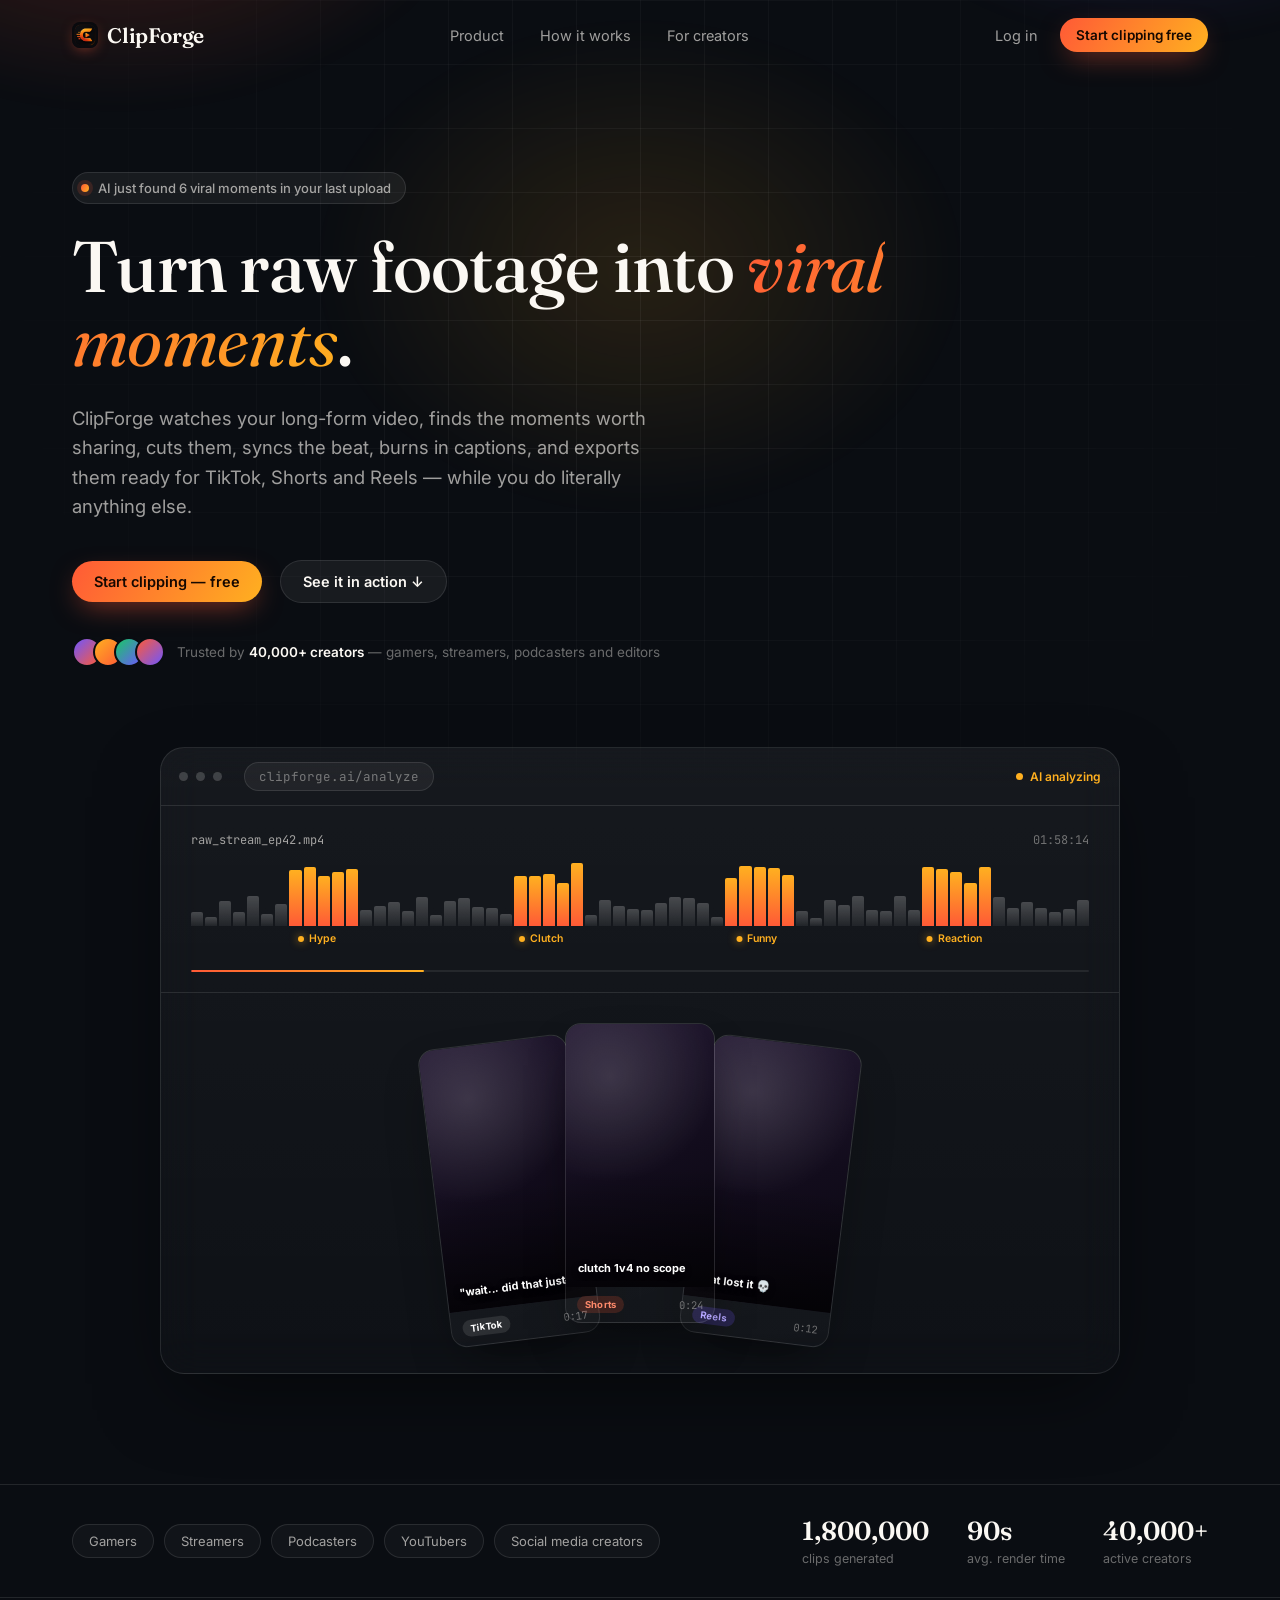
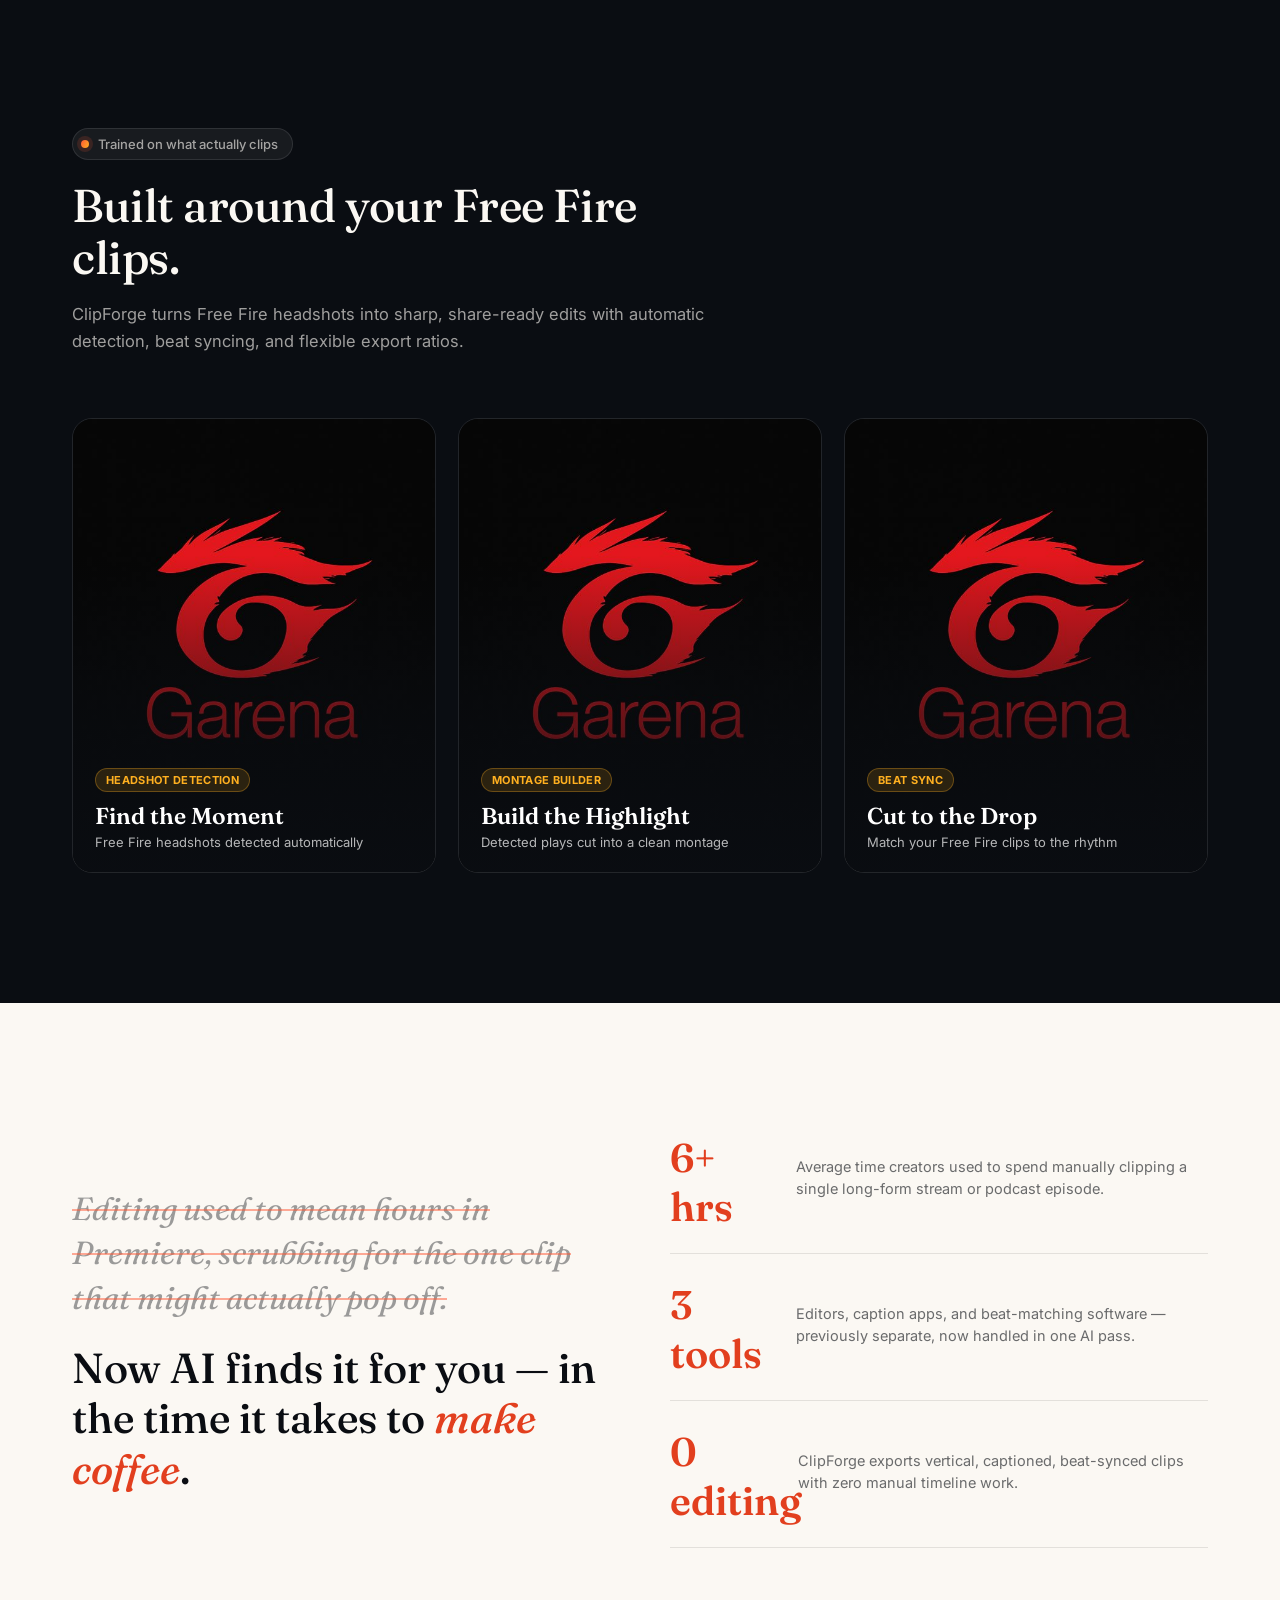
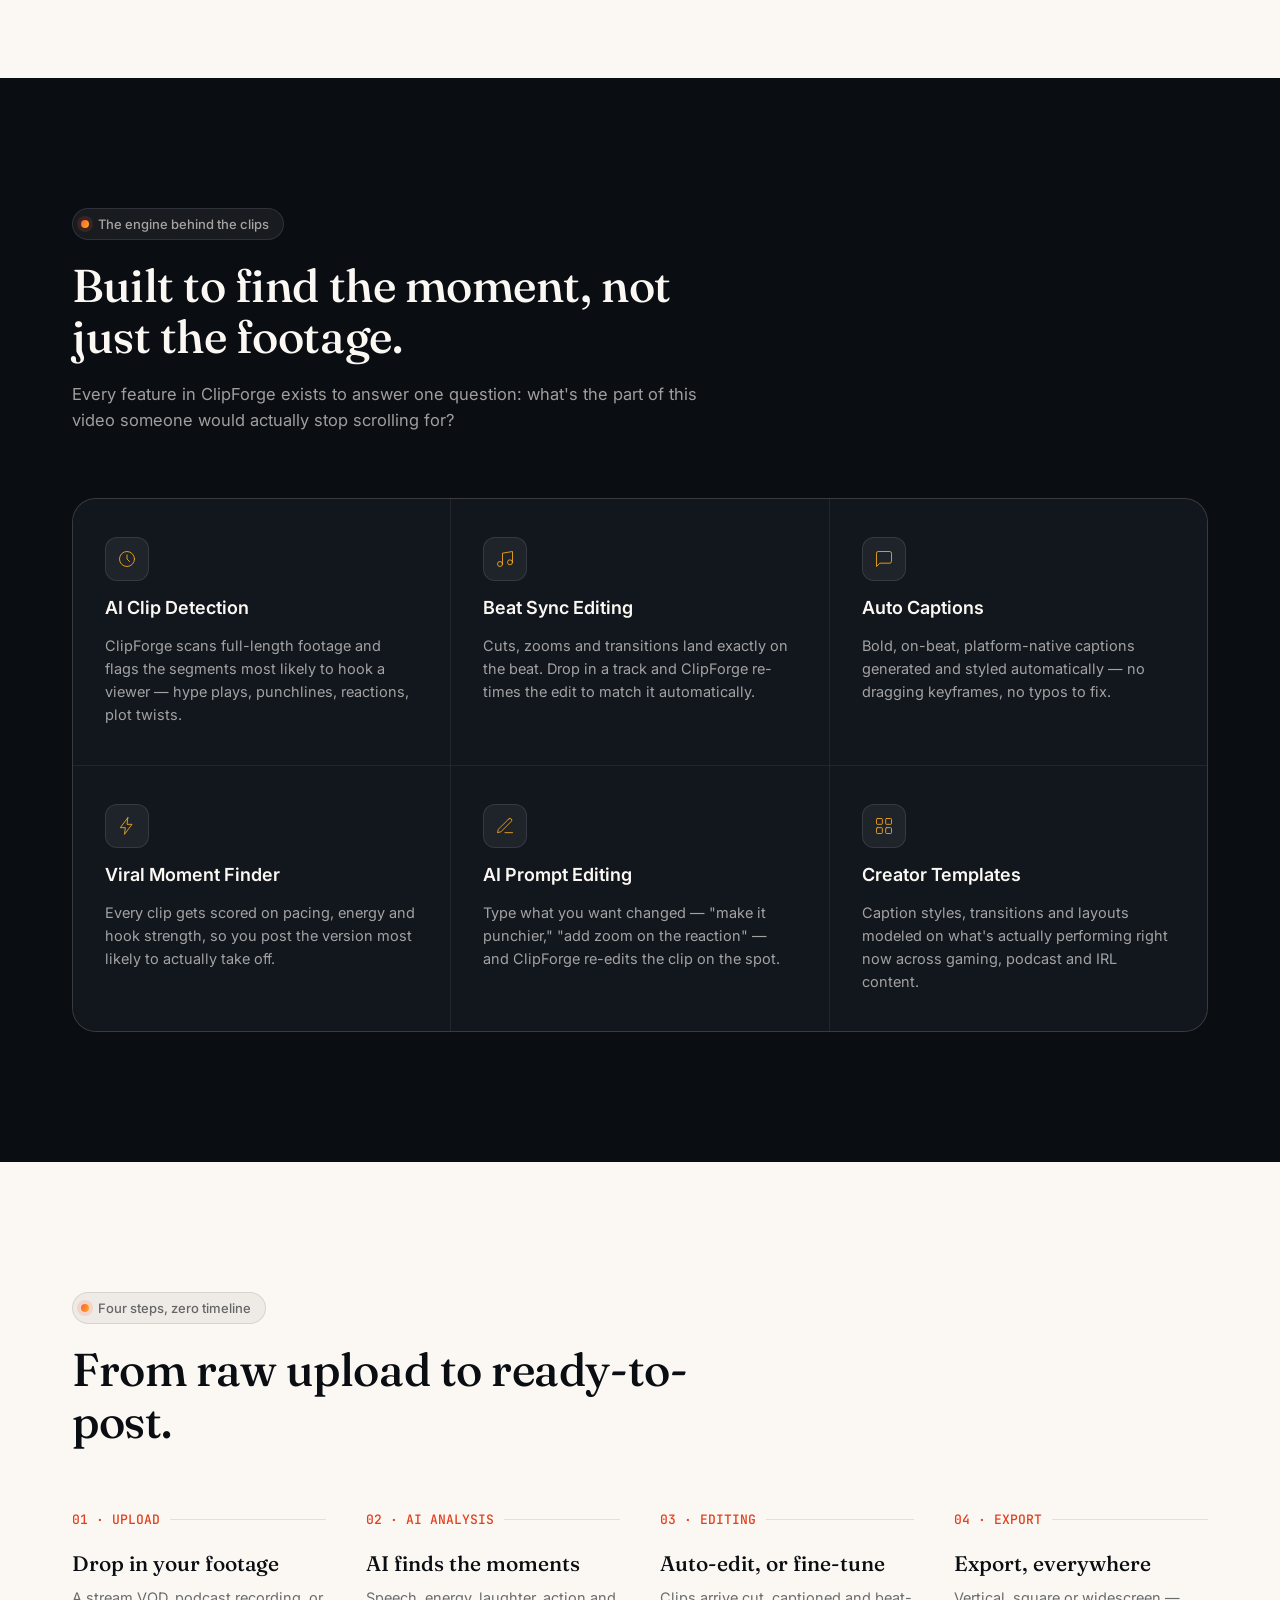
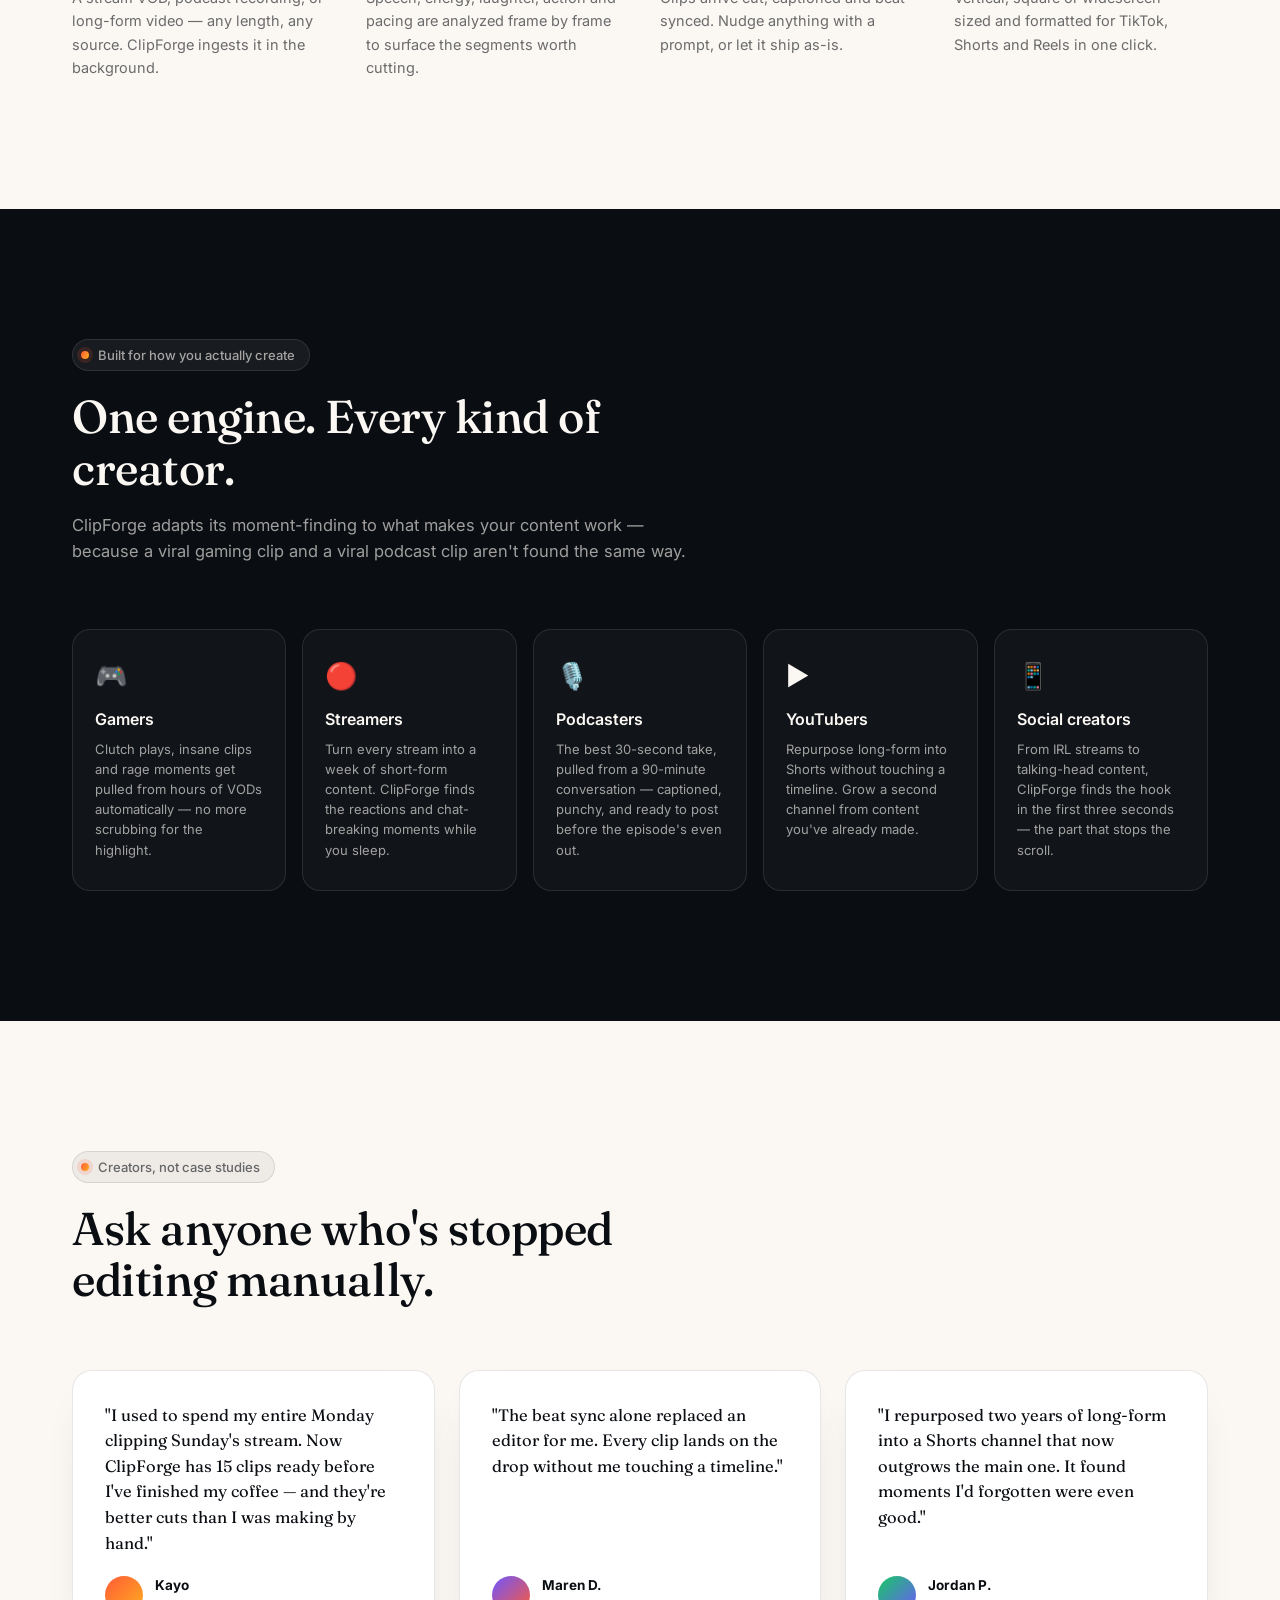
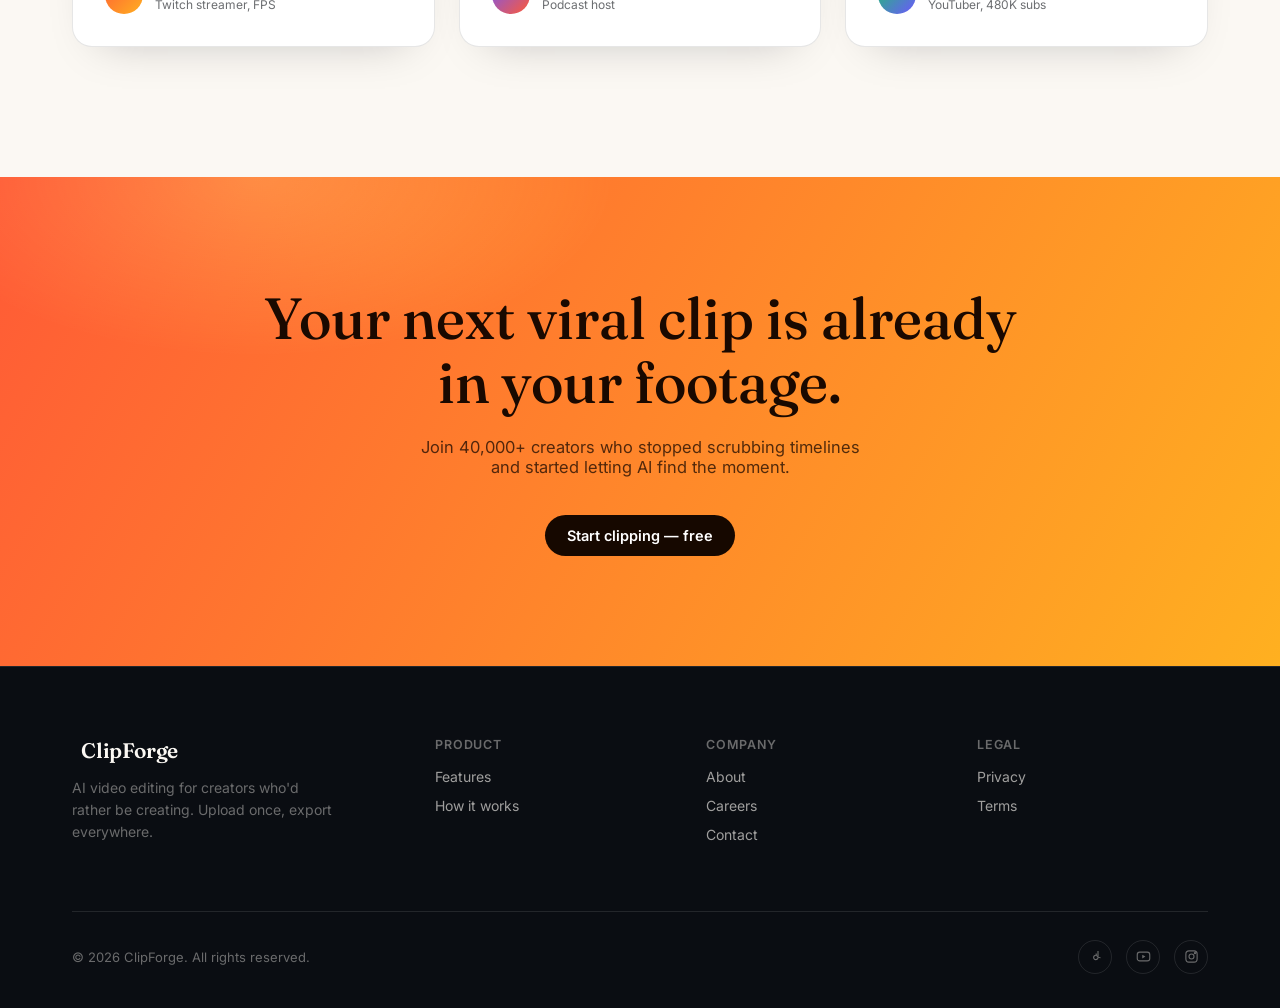
==== clippy/jahvi-web/index.html @ 6daa087d "Update Jahvi project" ====
<!DOCTYPE html>
<html lang="en">
<head>
<meta charset="UTF-8">
<meta name="viewport" content="width=device-width, initial-scale=1.0">
<title>ClipForge — Turn raw footage into viral moments with AI</title>
<meta name="description" content="ClipForge uses AI to find your best moments, cut clips, sync them to music, add captions, and export them ready for TikTok, Shorts and Reels — automatically.">
<link rel="preconnect" href="https://fonts.googleapis.com">
<link rel="preconnect" href="https://fonts.gstatic.com" crossorigin>
<link href="https://fonts.googleapis.com/css2?family=Fraunces:opsz,wght@9..144,300;9..144,400;9..144,500;9..144,600;9..144,700&family=Inter:wght@400;500;600;700;800&family=JetBrains+Mono:wght@400;500&display=swap" rel="stylesheet">
<link rel="stylesheet" href="styles.css">
<link rel="icon" type="image/png" href="icon/clipForge.png">
</head>
<body>

<header class="nav" id="nav">
  <div class="wrap nav-inner">
    <a href="#" class="logo">
      <img src="clipForge.png" alt="ClipForge" class="mark-img">
      ClipForge
    </a>
    <nav class="nav-links">
      <a href="#product">Product</a>
      <a href="#how">How it works</a>
      <a href="#creators">For creators</a>
    </nav>
    <div class="nav-cta">
      <a href="login.html" class="login">Log in</a>
      <a href="signup.html" class="btn btn-primary btn-sm">Start clipping free</a>
    </div>
  </div>
</header>

<main>
  <!-- ================= HERO ================= -->
  <section class="hero">
    <div class="hero-grid" aria-hidden="true"></div>
    <div class="wrap hero-inner">
      <span class="eyebrow"><span class="dot"></span>AI just found 6 viral moments in your last upload</span>
      <h1 class="display">Turn raw footage into <em>viral moments</em>.</h1>
      <p class="lead">ClipForge watches your long-form video, finds the moments worth sharing, cuts them, syncs the beat, burns in captions, and exports them ready for TikTok, Shorts and Reels — while you do literally anything else.</p>
      <div class="hero-actions">
        <a href="signup.html" class="btn btn-primary">Start clipping — free</a>
        <a href="#how" class="btn btn-ghost">See it in action ↓</a>
      </div>
      <div class="hero-trust">
        <div class="avatar-stack"><span></span><span></span><span></span><span></span></div>
        <p>Trusted by <strong>40,000+ creators</strong> — gamers, streamers, podcasters and editors</p>
      </div>

      <!-- Signature visual: timeline -> AI detection -> fanned vertical clips -->
      <div class="hero-visual reveal">
        <div class="device">
          <div class="device-bar">
            <span class="d"></span><span class="d"></span><span class="d"></span>
            <span class="device-url mono">clipforge.ai/analyze</span>
            <span class="device-status"><span class="pulse"></span>AI analyzing</span>
          </div>

          <div class="timeline-block">
            <div class="timeline-meta">
              <span class="mono">raw_stream_ep42.mp4</span>
              <span class="mono dim">01:58:14</span>
            </div>
            <div class="waveform" id="waveform"></div>
            <div class="ai-markers">
              <span class="marker" style="left:14%"><i></i>Hype</span>
              <span class="marker" style="left:39%"><i></i>Clutch</span>
              <span class="marker" style="left:63%"><i></i>Funny</span>
              <span class="marker" style="left:85%"><i></i>Reaction</span>
            </div>
            <div class="scrub-line"></div>
          </div>

          <div class="clip-fan">
            <div class="clip-card c1">
              <div class="clip-preview"><span class="cap">"wait... did that just—"</span></div>
              <div class="clip-tag"><span class="badge tt">TikTok</span><span class="mono">0:17</span></div>
            </div>
            <div class="clip-card c2">
              <div class="clip-preview"><span class="cap">clutch 1v4 no scope</span></div>
              <div class="clip-tag"><span class="badge yt">Shorts</span><span class="mono">0:24</span></div>
            </div>
            <div class="clip-card c3">
              <div class="clip-preview"><span class="cap">chat lost it 💀</span></div>
              <div class="clip-tag"><span class="badge ig">Reels</span><span class="mono">0:12</span></div>
            </div>
          </div>
        </div>
      </div>
    </div>
  </section>

  <!-- ================= PROOF STRIP ================= -->
  <section class="proof">
    <div class="wrap proof-inner">
      <div class="chip-row">
        <span class="chip">Gamers</span>
        <span class="chip">Streamers</span>
        <span class="chip">Podcasters</span>
        <span class="chip">YouTubers</span>
        <span class="chip">Social media creators</span>
      </div>
      <div class="stat-row">
        <div class="stat"><b data-count="1800000" class="mono">0</b><span>clips generated</span></div>
        <div class="stat"><b data-count="90" data-suffix="s" class="mono">0</b><span>avg. render time</span></div>
        <div class="stat"><b data-count="40000" data-suffix="+" class="mono">0</b><span>active creators</span></div>
      </div>
    </div>
  </section>

  <!-- ================= GAME CATEGORY SHOWCASE ================= -->
  <section class="games section-pad">
    <div class="wrap">
      <div class="section-head reveal">
        <span class="eyebrow"><span class="dot"></span>Trained on what actually clips</span>
        <h2 class="display">Built around your Free Fire clips.</h2>
        <p>ClipForge turns Free Fire headshots into sharp, share-ready edits with automatic detection, beat syncing, and flexible export ratios.</p>
      </div>
      <div class="game-grid reveal-stagger">
        <div class="game-card reveal" style="--i:0">
          <img src="ff.jpg" alt="Free Fire gameplay clip">
          <div class="game-overlay">
            <span class="game-tag">Headshot Detection</span>
            <h3>Find the Moment</h3>
            <p>Free Fire headshots detected automatically</p>
          </div>
        </div>
        <div class="game-card reveal" style="--i:1">
          <img src="ff.jpg" alt="Free Fire montage clip">
          <div class="game-overlay">
            <span class="game-tag">Montage Builder</span>
            <h3>Build the Highlight</h3>
            <p>Detected plays cut into a clean montage</p>
          </div>
        </div>
        <div class="game-card reveal" style="--i:2">
          <img src="ff.jpg" alt="Free Fire beat sync clip">
          <div class="game-overlay">
            <span class="game-tag">Beat Sync</span>
            <h3>Cut to the Drop</h3>
            <p>Match your Free Fire clips to the rhythm</p>
          </div>
        </div>
      </div>
    </div>
  </section>

  <!-- ================= PROBLEM ================= -->
  <section class="problem section-pad" id="product">
    <div class="wrap problem-inner">
      <div class="reveal">
        <p class="old">Editing used to mean hours in Premiere, scrubbing for the one clip that might actually pop off.</p>
        <p class="new">Now AI finds it for you — in the time it takes to <em>make coffee</em>.</p>
      </div>
      <div class="problem-stats reveal">
        <div class="p-stat"><b>6+ hrs</b><span>Average time creators used to spend manually clipping a single long-form stream or podcast episode.</span></div>
        <div class="p-stat"><b>3 tools</b><span>Editors, caption apps, and beat-matching software — previously separate, now handled in one AI pass.</span></div>
        <div class="p-stat"><b>0 editing</b><span>ClipForge exports vertical, captioned, beat-synced clips with zero manual timeline work.</span></div>
      </div>
    </div>
  </section>

  <!-- ================= FEATURES ================= -->
  <section class="features section-pad">
    <div class="wrap">
      <div class="section-head reveal">
        <span class="eyebrow"><span class="dot"></span>The engine behind the clips</span>
        <h2 class="display">Built to find the moment, not just the footage.</h2>
        <p>Every feature in ClipForge exists to answer one question: what's the part of this video someone would actually stop scrolling for?</p>
      </div>
      <div class="feat-grid reveal-stagger">
        <div class="feat-card reveal" style="--i:0">
          <span class="feat-icon"><svg viewBox="0 0 24 24" fill="none" stroke-linecap="round" stroke-linejoin="round"><circle cx="12" cy="12" r="9"/><path d="M12 7v5l3 3"/></svg></span>
          <h3>AI Clip Detection</h3>
          <p>ClipForge scans full-length footage and flags the segments most likely to hook a viewer — hype plays, punchlines, reactions, plot twists.</p>
        </div>
        <div class="feat-card reveal" style="--i:1">
          <span class="feat-icon"><svg viewBox="0 0 24 24" fill="none" stroke-linecap="round" stroke-linejoin="round"><path d="M9 18V5l12-2v13M9 18a3 3 0 11-6 0 3 3 0 016 0zM21 16a3 3 0 11-6 0 3 3 0 016 0z"/></svg></span>
          <h3>Beat Sync Editing</h3>
          <p>Cuts, zooms and transitions land exactly on the beat. Drop in a track and ClipForge re-times the edit to match it automatically.</p>
        </div>
        <div class="feat-card reveal" style="--i:2">
          <span class="feat-icon"><svg viewBox="0 0 24 24" fill="none" stroke-linecap="round" stroke-linejoin="round"><path d="M21 15a2 2 0 01-2 2H7l-4 4V5a2 2 0 012-2h14a2 2 0 012 2z"/></svg></span>
          <h3>Auto Captions</h3>
          <p>Bold, on-beat, platform-native captions generated and styled automatically — no dragging keyframes, no typos to fix.</p>
        </div>
        <div class="feat-card reveal" style="--i:3">
          <span class="feat-icon"><svg viewBox="0 0 24 24" fill="none" stroke-linecap="round" stroke-linejoin="round"><path d="M13 2 4 14h6l-1 8 9-12h-6l1-8z"/></svg></span>
          <h3>Viral Moment Finder</h3>
          <p>Every clip gets scored on pacing, energy and hook strength, so you post the version most likely to actually take off.</p>
        </div>
        <div class="feat-card reveal" style="--i:4">
          <span class="feat-icon"><svg viewBox="0 0 24 24" fill="none" stroke-linecap="round" stroke-linejoin="round"><path d="M12 20h9M16.5 3.5a2.1 2.1 0 013 3L7 19l-4 1 1-4 12.5-12.5z"/></svg></span>
          <h3>AI Prompt Editing</h3>
          <p>Type what you want changed — "make it punchier," "add zoom on the reaction" — and ClipForge re-edits the clip on the spot.</p>
        </div>
        <div class="feat-card reveal" style="--i:5">
          <span class="feat-icon"><svg viewBox="0 0 24 24" fill="none" stroke-linecap="round" stroke-linejoin="round"><rect x="3" y="3" width="7" height="7" rx="1"/><rect x="14" y="3" width="7" height="7" rx="1"/><rect x="3" y="14" width="7" height="7" rx="1"/><rect x="14" y="14" width="7" height="7" rx="1"/></svg></span>
          <h3>Creator Templates</h3>
          <p>Caption styles, transitions and layouts modeled on what's actually performing right now across gaming, podcast and IRL content.</p>
        </div>
      </div>
    </div>
  </section>

  <!-- ================= HOW IT WORKS ================= -->
  <section class="how section-pad" id="how">
    <div class="wrap">
      <div class="section-head dark-on-light reveal">
        <span class="eyebrow" style="background:rgba(10,13,18,0.05); border-color:var(--line-dark); color:var(--ink-text-dim);"><span class="dot"></span>Four steps, zero timeline</span>
        <h2 class="display">From raw upload to ready-to-post.</h2>
      </div>
      <div class="how-steps">
        <div class="how-step reveal" style="--i:0">
          <div class="how-num">01 · UPLOAD</div>
          <h3>Drop in your footage</h3>
          <p>A stream VOD, podcast recording, or long-form video — any length, any source. ClipForge ingests it in the background.</p>
        </div>
        <div class="how-step reveal" style="--i:1">
          <div class="how-num">02 · AI ANALYSIS</div>
          <h3>AI finds the moments</h3>
          <p>Speech, energy, laughter, action and pacing are analyzed frame by frame to surface the segments worth cutting.</p>
        </div>
        <div class="how-step reveal" style="--i:2">
          <div class="how-num">03 · EDITING</div>
          <h3>Auto-edit, or fine-tune</h3>
          <p>Clips arrive cut, captioned and beat-synced. Nudge anything with a prompt, or let it ship as-is.</p>
        </div>
        <div class="how-step reveal" style="--i:3">
          <div class="how-num">04 · EXPORT</div>
          <h3>Export, everywhere</h3>
          <p>Vertical, square or widescreen — sized and formatted for TikTok, Shorts and Reels in one click.</p>
        </div>
      </div>
    </div>
  </section>

  <!-- ================= CREATOR USE CASES ================= -->
  <section class="usecases section-pad" id="creators">
    <div class="wrap">
      <div class="section-head reveal">
        <span class="eyebrow"><span class="dot"></span>Built for how you actually create</span>
        <h2 class="display">One engine. Every kind of creator.</h2>
        <p>ClipForge adapts its moment-finding to what makes your content work — because a viral gaming clip and a viral podcast clip aren't found the same way.</p>
      </div>
      <div class="uc-grid">
        <div class="uc-card reveal" style="--i:0">
          <span class="uc-icon">🎮</span>
          <h3>Gamers</h3>
          <p>Clutch plays, insane clips and rage moments get pulled from hours of VODs automatically — no more scrubbing for the highlight.</p>
        </div>
        <div class="uc-card reveal" style="--i:1">
          <span class="uc-icon">🔴</span>
          <h3>Streamers</h3>
          <p>Turn every stream into a week of short-form content. ClipForge finds the reactions and chat-breaking moments while you sleep.</p>
        </div>
        <div class="uc-card reveal" style="--i:2">
          <span class="uc-icon">🎙️</span>
          <h3>Podcasters</h3>
          <p>The best 30-second take, pulled from a 90-minute conversation — captioned, punchy, and ready to post before the episode's even out.</p>
        </div>
        <div class="uc-card reveal" style="--i:3">
          <span class="uc-icon">▶️</span>
          <h3>YouTubers</h3>
          <p>Repurpose long-form into Shorts without touching a timeline. Grow a second channel from content you've already made.</p>
        </div>
        <div class="uc-card reveal" style="--i:4">
          <span class="uc-icon">📱</span>
          <h3>Social creators</h3>
          <p>From IRL streams to talking-head content, ClipForge finds the hook in the first three seconds — the part that stops the scroll.</p>
        </div>
      </div>
    </div>
  </section>

  <!-- ================= TESTIMONIALS ================= -->
  <section class="testi section-pad" id="testimonials">
    <div class="wrap">
      <div class="section-head dark-on-light reveal">
        <span class="eyebrow" style="background:rgba(10,13,18,0.05); border-color:var(--line-dark); color:var(--ink-text-dim);"><span class="dot"></span>Creators, not case studies</span>
        <h2 class="display">Ask anyone who's stopped editing manually.</h2>
      </div>
      <div class="testi-grid">
        <div class="t-card reveal" style="--i:0">
          <p class="quote">"I used to spend my entire Monday clipping Sunday's stream. Now ClipForge has 15 clips ready before I've finished my coffee — and they're better cuts than I was making by hand."</p>
          <div class="t-who">
            <span class="av" style="background:linear-gradient(135deg,#FF5A36,#FFB020);"></span>
            <div><b>Kayo</b><span>Twitch streamer, FPS</span></div>
          </div>
        </div>
        <div class="t-card reveal" style="--i:1">
          <p class="quote">"The beat sync alone replaced an editor for me. Every clip lands on the drop without me touching a timeline."</p>
          <div class="t-who">
            <span class="av" style="background:linear-gradient(135deg,#6E56FF,#FF5A36);"></span>
            <div><b>Maren D.</b><span>Podcast host</span></div>
          </div>
        </div>
        <div class="t-card reveal" style="--i:2">
          <p class="quote">"I repurposed two years of long-form into a Shorts channel that now outgrows the main one. It found moments I'd forgotten were even good."</p>
          <div class="t-who">
            <span class="av" style="background:linear-gradient(135deg,#17C964,#6E56FF);"></span>
            <div><b>Jordan P.</b><span>YouTuber, 480K subs</span></div>
          </div>
        </div>
      </div>
    </div>
  </section>

  <!-- ================= FINAL CTA ================= -->
  <section class="final-cta">
    <div class="wrap">
      <h2 class="reveal">Your next viral clip is already in your footage.</h2>
      <p class="reveal">Join 40,000+ creators who stopped scrubbing timelines and started letting AI find the moment.</p>
      <div class="hero-actions reveal">
        <a href="signup.html" class="btn btn-dark">Start clipping — free</a>
      </div>
    </div>
  </section>
</main>

<footer>
  <div class="wrap">
    <div class="foot-top">
      <div class="foot-brand">
        <a href="#" class="logo">
          <span class="mark"><svg viewBox="0 0 24 24" fill="none"><path d="M13 2 4 14h6l-1 8 9-12h-6l1-8z" fill="#160800"/></svg></span>
          ClipForge
        </a>
        <p>AI video editing for creators who'd rather be creating. Upload once, export everywhere.</p>
      </div>
      <div class="foot-col">
        <h4>Product</h4>
        <a href="#product">Features</a>
        <a href="#how">How it works</a>
      </div>
      <div class="foot-col">
        <h4>Company</h4>
        <a href="#">About</a>
        <a href="#">Careers</a>
        <a href="#">Contact</a>
      </div>
      <div class="foot-col">
        <h4>Legal</h4>
        <a href="#">Privacy</a>
        <a href="#">Terms</a>
      </div>
    </div>
    <div class="foot-bottom">
      <span>© 2026 ClipForge. All rights reserved.</span>
      <div class="foot-social">
        <a href="#" aria-label="TikTok"><svg viewBox="0 0 24 24" fill="none" stroke="currentColor" stroke-width="1.8"><path d="M16 3v10.5a3.5 3.5 0 11-3-3.46V7a7 7 0 007 7"/></svg></a>
        <a href="#" aria-label="YouTube"><svg viewBox="0 0 24 24" fill="none" stroke="currentColor" stroke-width="1.8"><rect x="2" y="5" width="20" height="14" rx="4"/><path d="M10 9l5 3-5 3z" fill="currentColor" stroke="none"/></svg></a>
        <a href="#" aria-label="Instagram"><svg viewBox="0 0 24 24" fill="none" stroke="currentColor" stroke-width="1.8"><rect x="3" y="3" width="18" height="18" rx="5"/><circle cx="12" cy="12" r="4"/><circle cx="17.5" cy="6.5" r="1"/></svg></a>
      </div>
    </div>
  </div>
</footer>

<script type="module" src="script.js"></script>
</body>
</html>
---- clippy/jahvi-web/styles.css ----
:root{
  --ink:#0A0D12;
  --ink-soft:#12161D;
  --paper:#FBF8F3;
  --ember:#FF5A36;
  --ember-deep:#E23F1E;
  --gold:#FFB020;
  --violet:#6E56FF;
  --line:rgba(255,255,255,0.10);
  --line-dark:rgba(10,13,18,0.10);
  --text-dim:rgba(251,248,243,0.62);
  --text-dimmer:rgba(251,248,243,0.4);
  --ink-text-dim:rgba(10,13,18,0.60);
  --grad-ember: linear-gradient(120deg,var(--ember) 0%,var(--gold) 100%);
  --grad-violet: linear-gradient(135deg,var(--violet) 0%,var(--ember) 100%);
  --shadow-lg: 0 30px 80px -20px rgba(0,0,0,0.55);
  --ease: cubic-bezier(.22,1,.36,1);
}

*{margin:0;padding:0;box-sizing:border-box;}
html{scroll-behavior:smooth;}
body{background:var(--ink); color:var(--paper); font-family:'Inter',sans-serif; -webkit-font-smoothing:antialiased; overflow-x:hidden;}
::selection{background:var(--ember); color:#fff;}
img,svg{display:block; max-width:100%;}
a{color:inherit; text-decoration:none;}
button{font-family:inherit; cursor:pointer; border:none; background:none; color:inherit;}
.display{font-family:'Fraunces',serif; font-optical-sizing:auto; letter-spacing:-0.01em;}
.mono{font-family:'JetBrains Mono',monospace;}
.wrap{max-width:1200px; margin:0 auto; padding:0 32px;}
:focus-visible{outline:2px solid var(--gold); outline-offset:3px; border-radius:4px;}

@media (prefers-reduced-motion: reduce){
  *{animation-duration:.001ms !important; animation-iteration-count:1 !important; transition-duration:.001ms !important; scroll-behavior:auto !important;}
}

.reveal{opacity:0; transform:translateY(28px); transition:opacity .8s var(--ease), transform .8s var(--ease);}
.reveal.in{opacity:1; transform:translateY(0);}
.reveal-stagger > *{transition-delay:calc(var(--i,0) * 90ms);}

/* ================= NAV ================= */
header.nav{position:fixed; top:0; left:0; right:0; z-index:100; padding:18px 0; transition:padding .4s var(--ease), background .4s var(--ease), border-color .4s var(--ease);}
header.nav.scrolled{padding:12px 0; background:rgba(10,13,18,0.72); backdrop-filter:blur(18px) saturate(140%); -webkit-backdrop-filter:blur(18px) saturate(140%); border-bottom:1px solid var(--line);}
.nav-inner{display:flex; align-items:center; justify-content:space-between;}
.logo{display:flex; align-items:center; gap:9px; font-family:'Fraunces',serif; font-weight:600; font-size:21px; letter-spacing:-0.01em;}
.logo .mark-img{width:26px;height:26px;border-radius:8px;object-fit:cover; box-shadow:0 4px 14px -4px rgba(255,90,54,0.55);}
.nav-links{display:flex; align-items:center; gap:36px;}
.nav-links a{font-size:14.5px; color:var(--text-dim); transition:color .25s;}
.nav-links a:hover{color:var(--paper);}
.nav-cta{display:flex; align-items:center; gap:22px;}
.nav-cta .login{font-size:14.5px; color:var(--text-dim); transition:color .25s;}
.nav-cta .login:hover{color:var(--paper);}

.btn{display:inline-flex; align-items:center; justify-content:center; gap:8px; padding:12px 22px; border-radius:100px; font-size:14.5px; font-weight:600; transition:transform .35s var(--ease), box-shadow .35s var(--ease), background .3s; white-space:nowrap;}
.btn-primary{background:var(--grad-ember); color:#160800; box-shadow:0 10px 28px -8px rgba(255,90,54,0.55);}
.btn-primary:hover{transform:translateY(-2px); box-shadow:0 18px 40px -8px rgba(255,90,54,0.75);}
.btn-ghost{background:rgba(255,255,255,0.06); color:var(--paper); border:1px solid var(--line);}
.btn-ghost:hover{background:rgba(255,255,255,0.1); transform:translateY(-2px);}
.btn-dark{background:var(--ink); color:var(--paper);}
.btn-dark:hover{transform:translateY(-2px); box-shadow:0 14px 30px -10px rgba(0,0,0,0.4);}
.btn-sm{padding:9px 16px; font-size:13.5px;}

/* ================= HERO ================= */
.hero{position:relative; padding:172px 0 110px; overflow:hidden;}
.hero::before{
  content:''; position:absolute; inset:-20% -10% auto -10%; height:940px;
  background:
    radial-gradient(620px 440px at 16% 15%, rgba(255,90,54,0.24), transparent 60%),
    radial-gradient(580px 440px at 84% 8%, rgba(110,86,255,0.24), transparent 60%),
    radial-gradient(500px 380px at 50% 60%, rgba(255,176,32,0.12), transparent 65%);
  filter:blur(10px); pointer-events:none;
}
.hero-grid{
  position:absolute; inset:0;
  background-image:linear-gradient(var(--line) 1px, transparent 1px), linear-gradient(90deg, var(--line) 1px, transparent 1px);
  background-size:64px 64px;
  -webkit-mask-image:radial-gradient(ellipse 70% 60% at 50% 20%, black 10%, transparent 75%);
  mask-image:radial-gradient(ellipse 70% 60% at 50% 20%, black 10%, transparent 75%);
  opacity:0.5; pointer-events:none;
}
.hero-inner{position:relative; z-index:2;}
.eyebrow{display:inline-flex; align-items:center; gap:9px; padding:7px 14px 7px 8px; border-radius:100px; background:rgba(255,255,255,0.06); border:1px solid var(--line); font-size:13px; color:var(--text-dim); font-weight:500; margin-bottom:26px;}
.eyebrow .dot{width:8px;height:8px;border-radius:50%; background:var(--grad-ember); box-shadow:0 0 0 4px rgba(255,90,54,0.15); animation:pulseDot 2s ease-in-out infinite;}
@keyframes pulseDot{0%,100%{opacity:1;} 50%{opacity:.45;}}
.hero h1{font-size:clamp(38px,5.6vw,78px); line-height:1.03; font-weight:500; max-width:940px; color:var(--paper);}
.hero h1 em{font-style:italic; font-weight:400; background:var(--grad-ember); -webkit-background-clip:text; background-clip:text; color:transparent;}
.hero p.lead{margin-top:26px; max-width:600px; font-size:18.5px; line-height:1.6; color:var(--text-dim);}
.hero-actions{display:flex; align-items:center; gap:18px; margin-top:38px; flex-wrap:wrap;}
.hero-trust{margin-top:34px; display:flex; align-items:center; gap:12px;}
.avatar-stack{display:flex;}
.avatar-stack span{width:30px;height:30px;border-radius:50%; border:2px solid var(--ink); margin-left:-9px; background:var(--grad-violet);}
.avatar-stack span:first-child{margin-left:0;}
.avatar-stack span:nth-child(2){background:linear-gradient(135deg,#FFB020,#FF5A36);}
.avatar-stack span:nth-child(3){background:linear-gradient(135deg,#17C964,#6E56FF);}
.avatar-stack span:nth-child(4){background:linear-gradient(135deg,#FF5A36,#6E56FF);}
.hero-trust p{font-size:13.5px; color:var(--text-dimmer);}
.hero-trust strong{color:var(--paper); font-weight:600;}

/* ---- hero visual: timeline -> AI detection -> clip fan ---- */
.hero-visual{margin-top:80px; position:relative; z-index:2;}
.device{
  max-width:960px; margin:0 auto; border-radius:24px; border:1px solid var(--line);
  background:linear-gradient(180deg, rgba(255,255,255,0.05), rgba(255,255,255,0.02));
  backdrop-filter:blur(20px); box-shadow:var(--shadow-lg); overflow:hidden;
}
.device-bar{display:flex; align-items:center; gap:8px; padding:14px 18px; border-bottom:1px solid var(--line);}
.device-bar .d{width:9px;height:9px;border-radius:50%; background:rgba(255,255,255,0.18);}
.device-url{margin-left:14px; font-size:12.5px; color:var(--text-dimmer); background:rgba(255,255,255,0.05); border:1px solid var(--line); padding:5px 14px; border-radius:100px;}
.device-status{margin-left:auto; display:flex; align-items:center; gap:7px; font-size:12px; color:var(--gold); font-weight:600;}
.pulse{width:7px;height:7px;border-radius:50%; background:var(--gold); box-shadow:0 0 0 0 rgba(255,176,32,0.6); animation:pulseRing 1.6s ease-out infinite;}
@keyframes pulseRing{0%{box-shadow:0 0 0 0 rgba(255,176,32,0.55);} 70%{box-shadow:0 0 0 8px rgba(255,176,32,0);} 100%{box-shadow:0 0 0 0 rgba(255,176,32,0);}}

.timeline-block{padding:26px 30px 20px; border-bottom:1px solid var(--line);}
.timeline-meta{display:flex; justify-content:space-between; font-size:12px; color:var(--text-dim); margin-bottom:14px;}
.timeline-meta .dim{color:var(--text-dimmer);}
.waveform{height:64px; display:flex; align-items:flex-end; gap:2px; position:relative;}
.waveform span{flex:1; background:linear-gradient(180deg, rgba(255,255,255,0.22), rgba(255,255,255,0.06)); border-radius:2px 2px 0 0;}
.waveform span.peak{background:linear-gradient(180deg, var(--gold), var(--ember));}
.ai-markers{position:relative; height:26px; margin-top:6px;}
.marker{position:absolute; top:0; transform:translateX(-50%); display:flex; align-items:center; gap:5px; font-size:10.5px; color:var(--gold); font-weight:600; white-space:nowrap;}
.marker i{width:6px;height:6px;border-radius:50%; background:var(--gold); display:block; box-shadow:0 0 8px rgba(255,176,32,0.7);}
.scrub-line{position:relative; height:2px; background:rgba(255,255,255,0.08); margin-top:12px; border-radius:2px; overflow:hidden;}
.scrub-line::after{content:''; position:absolute; top:0; bottom:0; width:26%; background:var(--grad-ember); border-radius:2px; animation:scrub 5s linear infinite;}
@keyframes scrub{0%{left:-26%;} 100%{left:100%;}}

.clip-fan{display:flex; justify-content:center; align-items:flex-end; gap:0; padding:38px 20px 42px; position:relative;}
.clip-card{
  width:150px; border-radius:16px; border:1px solid var(--line); overflow:hidden;
  background:linear-gradient(160deg, rgba(255,255,255,0.06), rgba(255,255,255,0.02));
  box-shadow:0 24px 50px -18px rgba(0,0,0,0.6);
  transition:transform .5s var(--ease), box-shadow .5s var(--ease);
}
.clip-card.c1{transform:rotate(-7deg) translateY(10px); margin-right:-18px; z-index:1;}
.clip-card.c2{transform:rotate(0deg) translateY(-8px); z-index:3;}
.clip-card.c3{transform:rotate(7deg) translateY(10px); margin-left:-18px; z-index:1;}
.clip-card:hover{transform:translateY(-14px) scale(1.04); z-index:5; box-shadow:0 32px 70px -18px rgba(255,90,54,0.35);}
.clip-preview{
  aspect-ratio:9/16; position:relative; overflow:hidden;
  background:
    radial-gradient(circle at 30% 20%, rgba(255,255,255,0.14), transparent 45%),
    linear-gradient(155deg,#241a33,#120c1c 55%, #0a0710);
  display:flex; align-items:flex-end; padding:12px;
}
.clip-preview::before{
  content:''; position:absolute; inset:0;
  background:linear-gradient(180deg, transparent 55%, rgba(0,0,0,0.65));
}
.clip-preview .cap{position:relative; z-index:2; font-size:11px; font-weight:700; color:#fff; line-height:1.3; text-shadow:0 2px 6px rgba(0,0,0,0.6);}
.clip-tag{display:flex; align-items:center; justify-content:space-between; padding:9px 11px; font-size:10.5px; color:var(--text-dimmer);}
.badge{font-size:9.5px; font-weight:700; padding:3px 8px; border-radius:100px; letter-spacing:.02em;}
.badge.tt{background:rgba(255,255,255,0.1); color:#fff;}
.badge.yt{background:rgba(255,90,54,0.18); color:#FF8A6B;}
.badge.ig{background:rgba(110,86,255,0.2); color:#B3A5FF;}

/* ================= PROOF STRIP ================= */
.proof{border-top:1px solid var(--line); border-bottom:1px solid var(--line); padding:30px 0;}
.proof-inner{display:flex; align-items:center; justify-content:space-between; gap:24px; flex-wrap:wrap;}
.chip-row{display:flex; gap:10px; flex-wrap:wrap;}
.chip{font-size:13px; color:var(--text-dim); border:1px solid var(--line); padding:8px 16px; border-radius:100px; background:rgba(255,255,255,0.03);}
.stat-row{display:flex; gap:38px;}
.stat b{display:block; font-family:'Fraunces',serif; font-size:26px; font-weight:600; color:var(--paper);}
.stat span{font-size:12.5px; color:var(--text-dimmer);}

/* ================= SECTION SHARED ================= */
section{position:relative;}
.section-pad{padding:130px 0;}
.section-head{max-width:640px; margin-bottom:64px;}
.section-head .eyebrow{margin-bottom:20px;}
.section-head h2{font-size:clamp(30px,4vw,46px); font-weight:500; line-height:1.12; color:var(--paper);}
.section-head p{margin-top:18px; font-size:16.5px; line-height:1.6; color:var(--text-dim);}
.dark-on-light h2, .dark-on-light p, .dark-on-light{color:var(--ink);}

/* ---------- GAME SHOWCASE ---------- */
.games{background:var(--ink);}
.game-grid{display:grid; grid-template-columns:repeat(3,1fr); gap:22px;}
.game-card{position:relative; border-radius:20px; overflow:hidden; aspect-ratio:4/5; border:1px solid var(--line); transition:transform .5s var(--ease), box-shadow .5s var(--ease);}
.game-card:hover{transform:translateY(-8px); box-shadow:0 30px 60px -20px rgba(255,90,54,0.3);}
.game-card img{width:100%; height:100%; object-fit:cover; transition:transform .6s var(--ease);}
.game-card:hover img{transform:scale(1.08);}
.game-overlay{
  position:absolute; inset:0; display:flex; flex-direction:column; justify-content:flex-end; padding:22px;
  background:linear-gradient(180deg, transparent 30%, rgba(10,13,18,0.55) 65%, rgba(10,13,18,0.92) 100%);
}
.game-tag{align-self:flex-start; font-size:11px; font-weight:700; letter-spacing:.03em; text-transform:uppercase; color:var(--gold); background:rgba(255,176,32,0.14); border:1px solid rgba(255,176,32,0.3); padding:4px 10px; border-radius:100px; margin-bottom:10px;}
.game-overlay h3{font-family:'Fraunces',serif; font-size:23px; font-weight:600; color:#fff; margin-bottom:4px;}
.game-overlay p{font-size:13px; color:rgba(255,255,255,0.7);}
.game-overlay p .mono{color:var(--gold); font-weight:600;}

/* ---------- PROBLEM ---------- */
.problem{background:var(--paper); color:var(--ink);}
.problem-inner{display:grid; grid-template-columns:1fr 1fr; gap:60px; align-items:center;}
.problem .old{font-family:'Fraunces',serif; font-style:italic; font-weight:400; font-size:clamp(24px,2.6vw,32px); line-height:1.4; color:rgba(10,13,18,0.4); text-decoration:line-through; text-decoration-color:rgba(255,90,54,0.5); text-decoration-thickness:2px;}
.problem .new{font-family:'Fraunces',serif; font-weight:500; font-size:clamp(30px,3.4vw,42px); line-height:1.2; color:var(--ink); margin-top:22px;}
.problem .new em{font-style:italic; color:var(--ember-deep);}
.problem-stats{display:flex; flex-direction:column; gap:26px;}
.p-stat{display:flex; align-items:baseline; gap:16px; padding-bottom:22px; border-bottom:1px solid var(--line-dark);}
.p-stat b{font-family:'Fraunces',serif; font-size:40px; font-weight:600; color:var(--ember-deep); min-width:110px;}
.p-stat span{font-size:14.5px; color:var(--ink-text-dim); line-height:1.5;}

/* ---------- FEATURES ---------- */
.features{background:var(--ink);}
.feat-grid{display:grid; grid-template-columns:repeat(3,1fr); gap:1px; background:var(--line); border:1px solid var(--line); border-radius:24px; overflow:hidden;}
.feat-card{background:var(--ink-soft); padding:38px 32px; min-height:230px; display:flex; flex-direction:column; gap:16px; transition:background .35s; position:relative;}
.feat-card:hover{background:#171C24;}
.feat-icon{width:44px;height:44px;border-radius:12px; display:flex; align-items:center; justify-content:center; background:rgba(255,255,255,0.06); border:1px solid var(--line);}
.feat-icon svg{width:20px;height:20px; stroke:var(--gold);}
.feat-card h3{font-size:18px; font-weight:600; color:var(--paper); font-family:'Inter',sans-serif;}
.feat-card p{font-size:14.5px; line-height:1.6; color:var(--text-dim);}

/* ---------- HOW IT WORKS ---------- */
.how{background:var(--paper); color:var(--ink);}
.how-steps{display:grid; grid-template-columns:repeat(4,1fr); gap:40px; margin-top:20px;}
.how-num{font-family:'JetBrains Mono',monospace; font-size:13px; color:var(--ember-deep); display:flex; align-items:center; gap:10px; margin-bottom:22px; font-weight:500;}
.how-num::after{content:''; flex:1; height:1px; background:var(--line-dark);}
.how-step h3{font-family:'Fraunces',serif; font-size:21px; font-weight:500; margin-bottom:10px; color:var(--ink);}
.how-step p{font-size:14.5px; line-height:1.6; color:var(--ink-text-dim);}

/* ---------- CREATOR USE CASES ---------- */
.usecases{background:var(--ink);}
.uc-grid{display:grid; grid-template-columns:repeat(5,1fr); gap:16px;}
.uc-card{
  padding:30px 22px; border-radius:18px; border:1px solid var(--line);
  background:rgba(255,255,255,0.03); transition:transform .4s var(--ease), background .4s, border-color .4s;
}
.uc-card:hover{transform:translateY(-6px); background:rgba(255,255,255,0.05); border-color:rgba(255,176,32,0.3);}
.uc-icon{font-size:26px; display:block; margin-bottom:18px;}
.uc-card h3{font-size:16px; font-weight:600; color:var(--paper); margin-bottom:10px;}
.uc-card p{font-size:13px; line-height:1.55; color:var(--text-dim);}

/* ---------- TESTIMONIALS ---------- */
.testi{background:var(--paper); color:var(--ink);}
.testi-grid{display:grid; grid-template-columns:repeat(3,1fr); gap:24px;}
.t-card{background:#fff; border:1px solid var(--line-dark); border-radius:20px; padding:32px; display:flex; flex-direction:column; gap:20px; box-shadow:0 20px 44px -28px rgba(10,13,18,0.25);}
.t-card .quote{font-family:'Fraunces',serif; font-size:16.5px; line-height:1.55; font-weight:400; color:var(--ink);}
.t-who{display:flex; align-items:center; gap:12px; margin-top:auto;}
.t-who .av{width:38px;height:38px;border-radius:50%;}
.t-who b{font-size:13.5px; display:block;}
.t-who span{font-size:12px; color:var(--ink-text-dim);}

/* ---------- FINAL CTA ---------- */
.final-cta{background:var(--grad-ember); color:#1a0900; text-align:center; overflow:hidden; position:relative; padding:110px 0;}
.final-cta::before{content:''; position:absolute; inset:0; background:radial-gradient(600px 300px at 20% 0%, rgba(255,255,255,0.35), transparent 60%); mix-blend-mode:overlay;}
.final-cta h2{font-family:'Fraunces',serif; font-size:clamp(32px,5vw,58px); font-weight:500; max-width:760px; margin:0 auto; line-height:1.1; position:relative;}
.final-cta p{margin:22px auto 0; max-width:460px; font-size:16.5px; color:rgba(26,9,0,0.75); position:relative;}
.final-cta .hero-actions{justify-content:center; margin-top:38px; position:relative;}
.final-cta .btn-dark{background:#160800; color:#fff;}

/* ---------- FOOTER ---------- */
footer{background:var(--ink); border-top:1px solid var(--line); padding:70px 0 34px;}
.foot-top{display:grid; grid-template-columns:1.4fr 1fr 1fr 1fr; gap:40px; padding-bottom:56px;}
.foot-brand p{font-size:14px; color:var(--text-dimmer); margin-top:14px; max-width:260px; line-height:1.6;}
.foot-col h4{font-size:12.5px; text-transform:uppercase; letter-spacing:.06em; color:var(--text-dimmer); margin-bottom:16px; font-weight:600;}
.foot-col a{display:block; font-size:14px; color:var(--text-dim); margin-bottom:12px; transition:color .25s;}
.foot-col a:hover{color:var(--paper);}
.foot-bottom{display:flex; justify-content:space-between; align-items:center; padding-top:28px; border-top:1px solid var(--line); font-size:13px; color:var(--text-dimmer); flex-wrap:wrap; gap:14px;}
.foot-social{display:flex; gap:14px;}
.foot-social a{width:34px;height:34px;border-radius:50%; border:1px solid var(--line); display:flex; align-items:center; justify-content:center;}
.foot-social svg{width:15px;height:15px;}

/* ================= RESPONSIVE ================= */
@media (max-width: 980px){
  .nav-links{display:none;}
  .problem-inner{grid-template-columns:1fr; gap:44px;}
  .feat-grid{grid-template-columns:1fr 1fr;}
  .how-steps{grid-template-columns:1fr 1fr; gap:36px;}
  .uc-grid{grid-template-columns:repeat(3,1fr);}
  .game-grid{grid-template-columns:1fr;}
  .testi-grid{grid-template-columns:1fr;}
  .foot-top{grid-template-columns:1fr 1fr; gap:36px;}
  .clip-card{width:120px;}
}
@media (max-width: 640px){
  .wrap{padding:0 20px;}
  .hero{padding:140px 0 70px;}
  .hero-actions{flex-direction:column; align-items:stretch;}
  .hero-actions .btn{width:100%;}
  .proof-inner{flex-direction:column; align-items:flex-start;}
  .stat-row{gap:24px;}
  .feat-grid{grid-template-columns:1fr;}
  .how-steps{grid-template-columns:1fr;}
  .uc-grid{grid-template-columns:1fr 1fr;}
  .section-pad{padding:86px 0;}
  .foot-top{grid-template-columns:1fr;}
  .device{margin:0 -20px; border-radius:0; max-width:none;}
  .clip-fan{flex-wrap:wrap;}
  .clip-card{width:104px; margin:0 4px !important;}
}
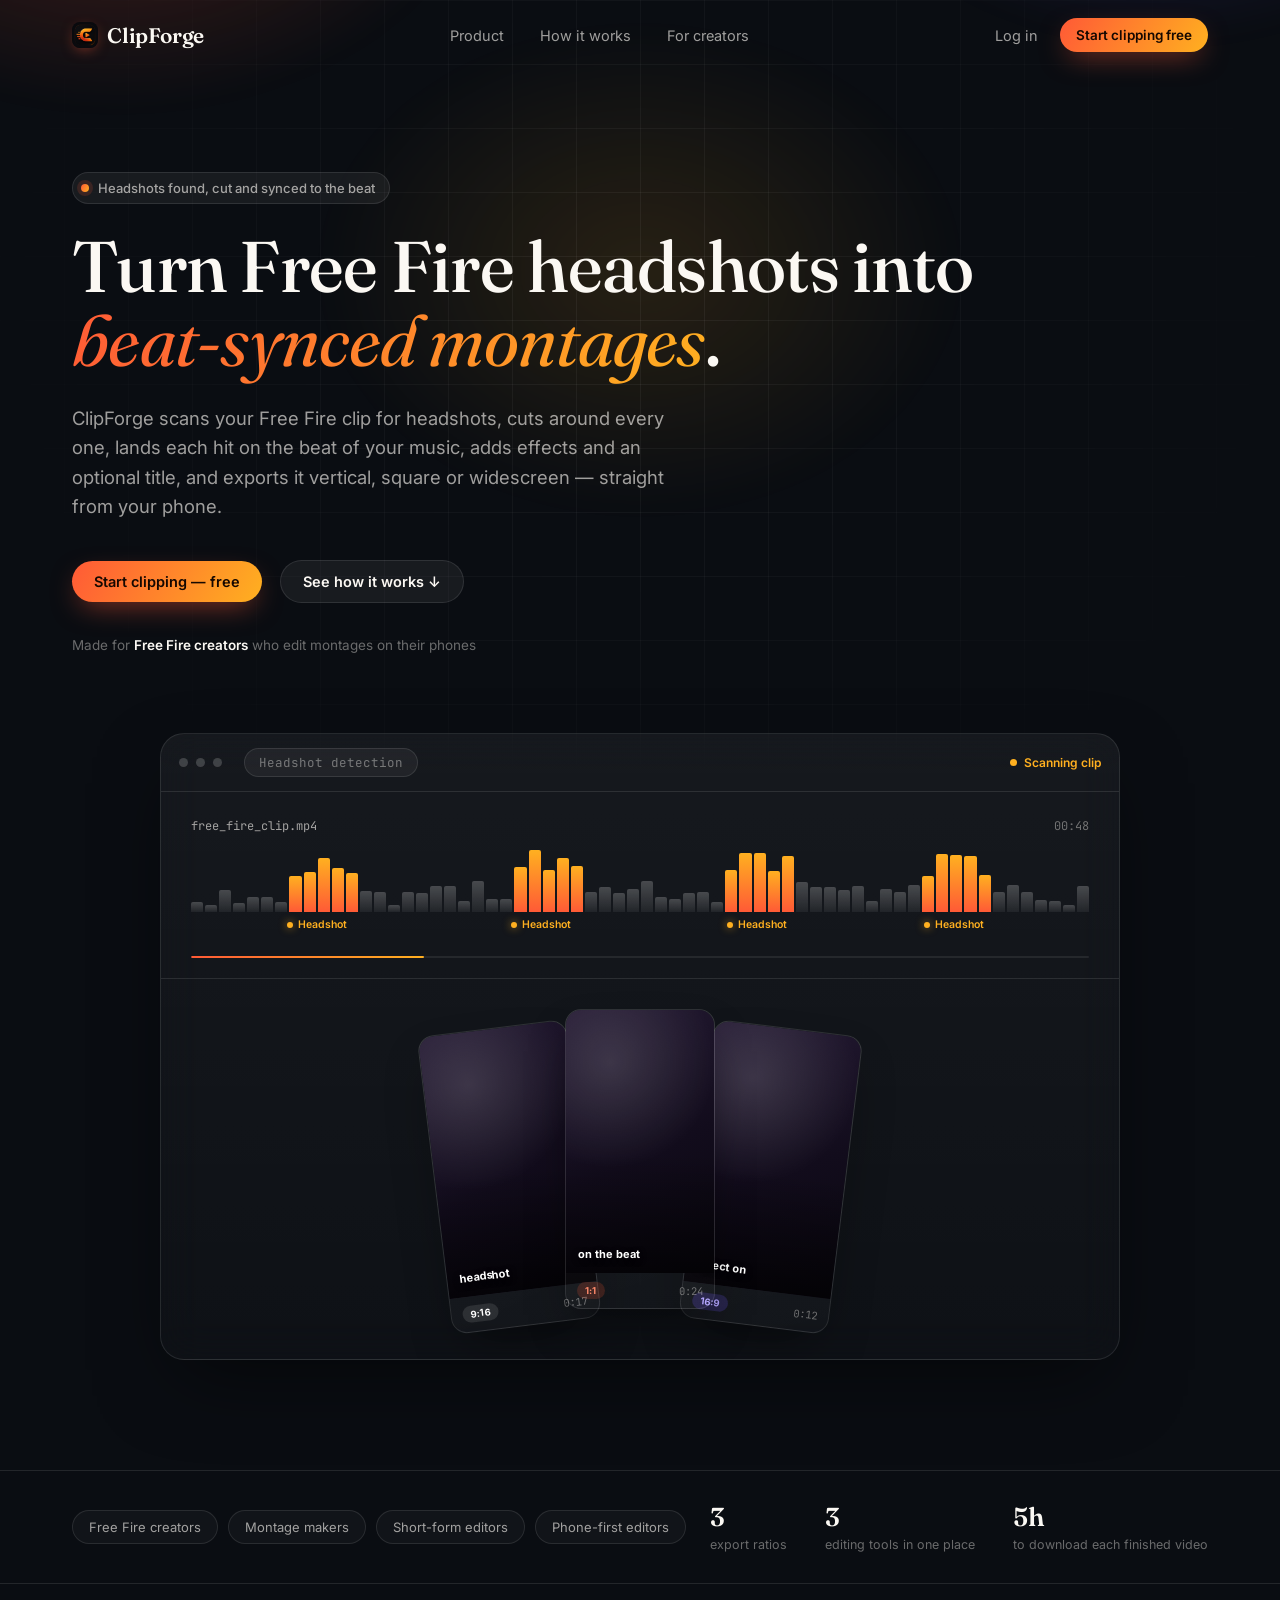
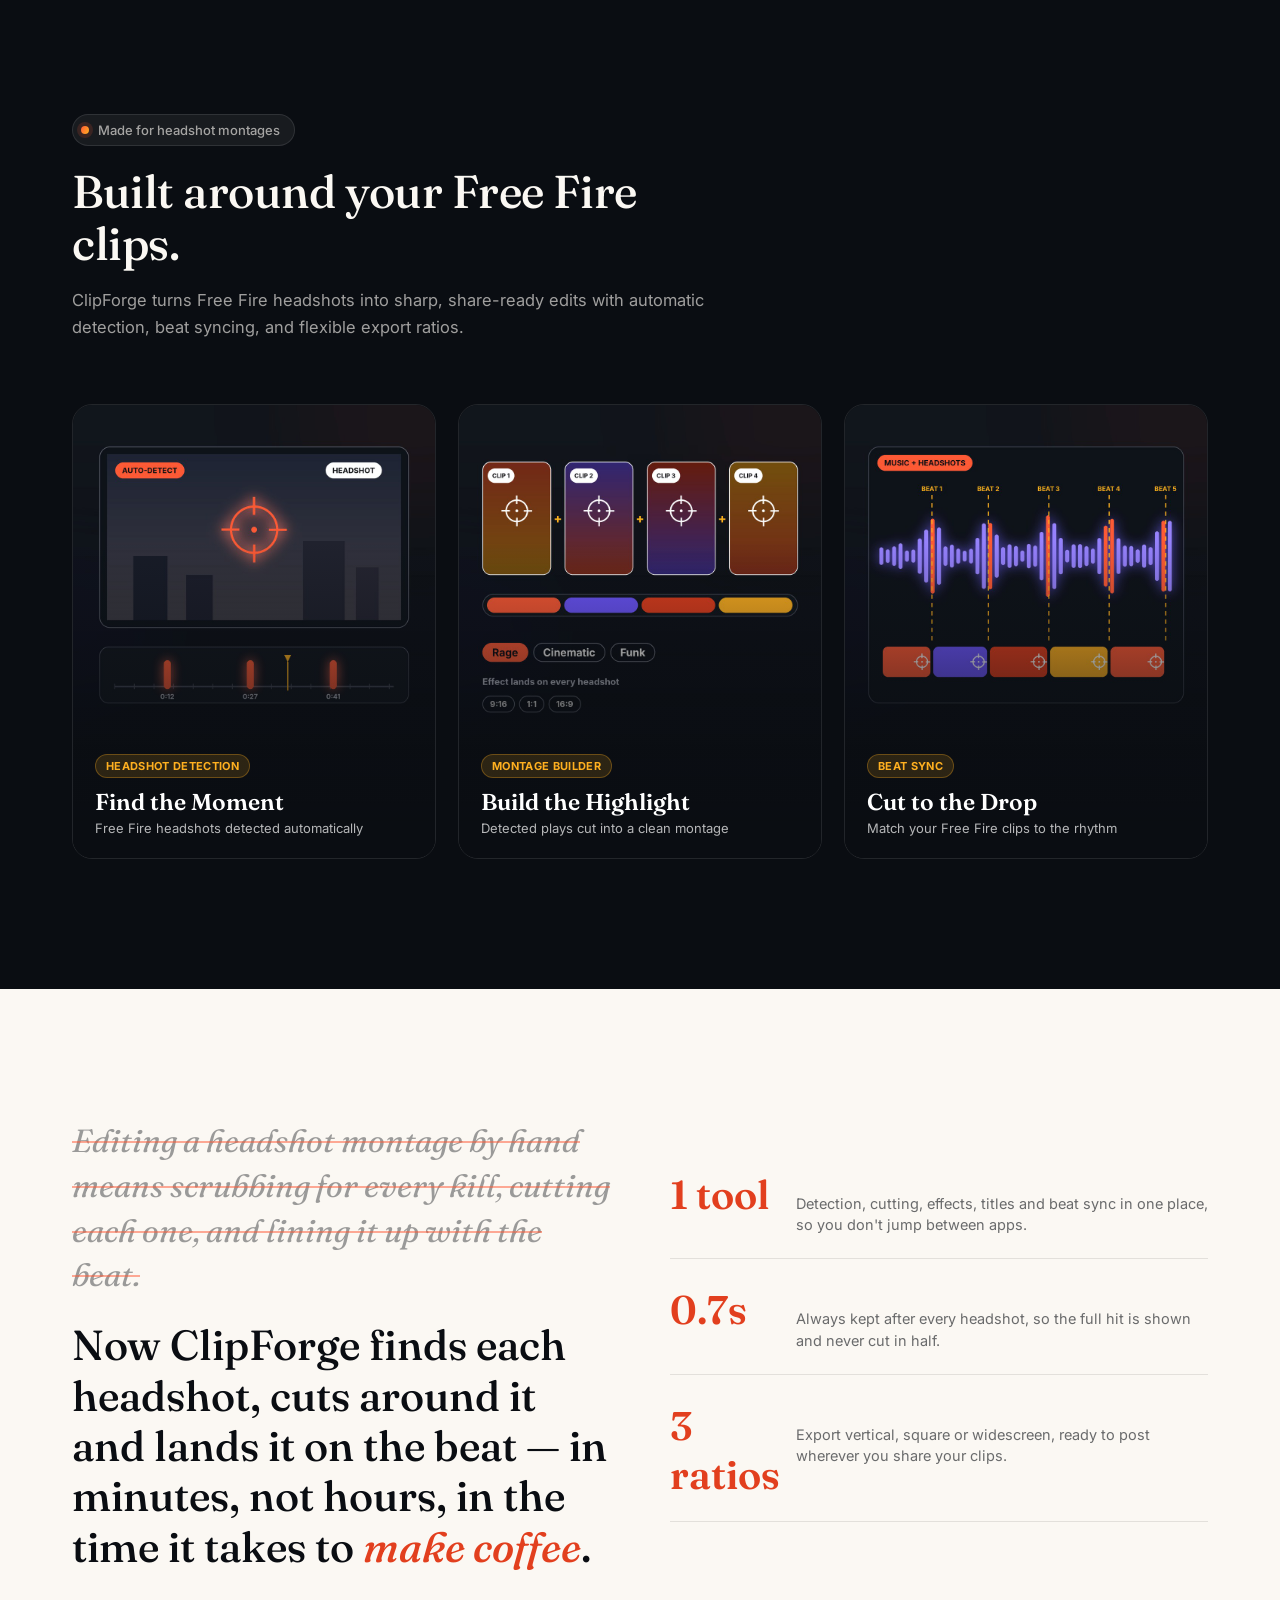
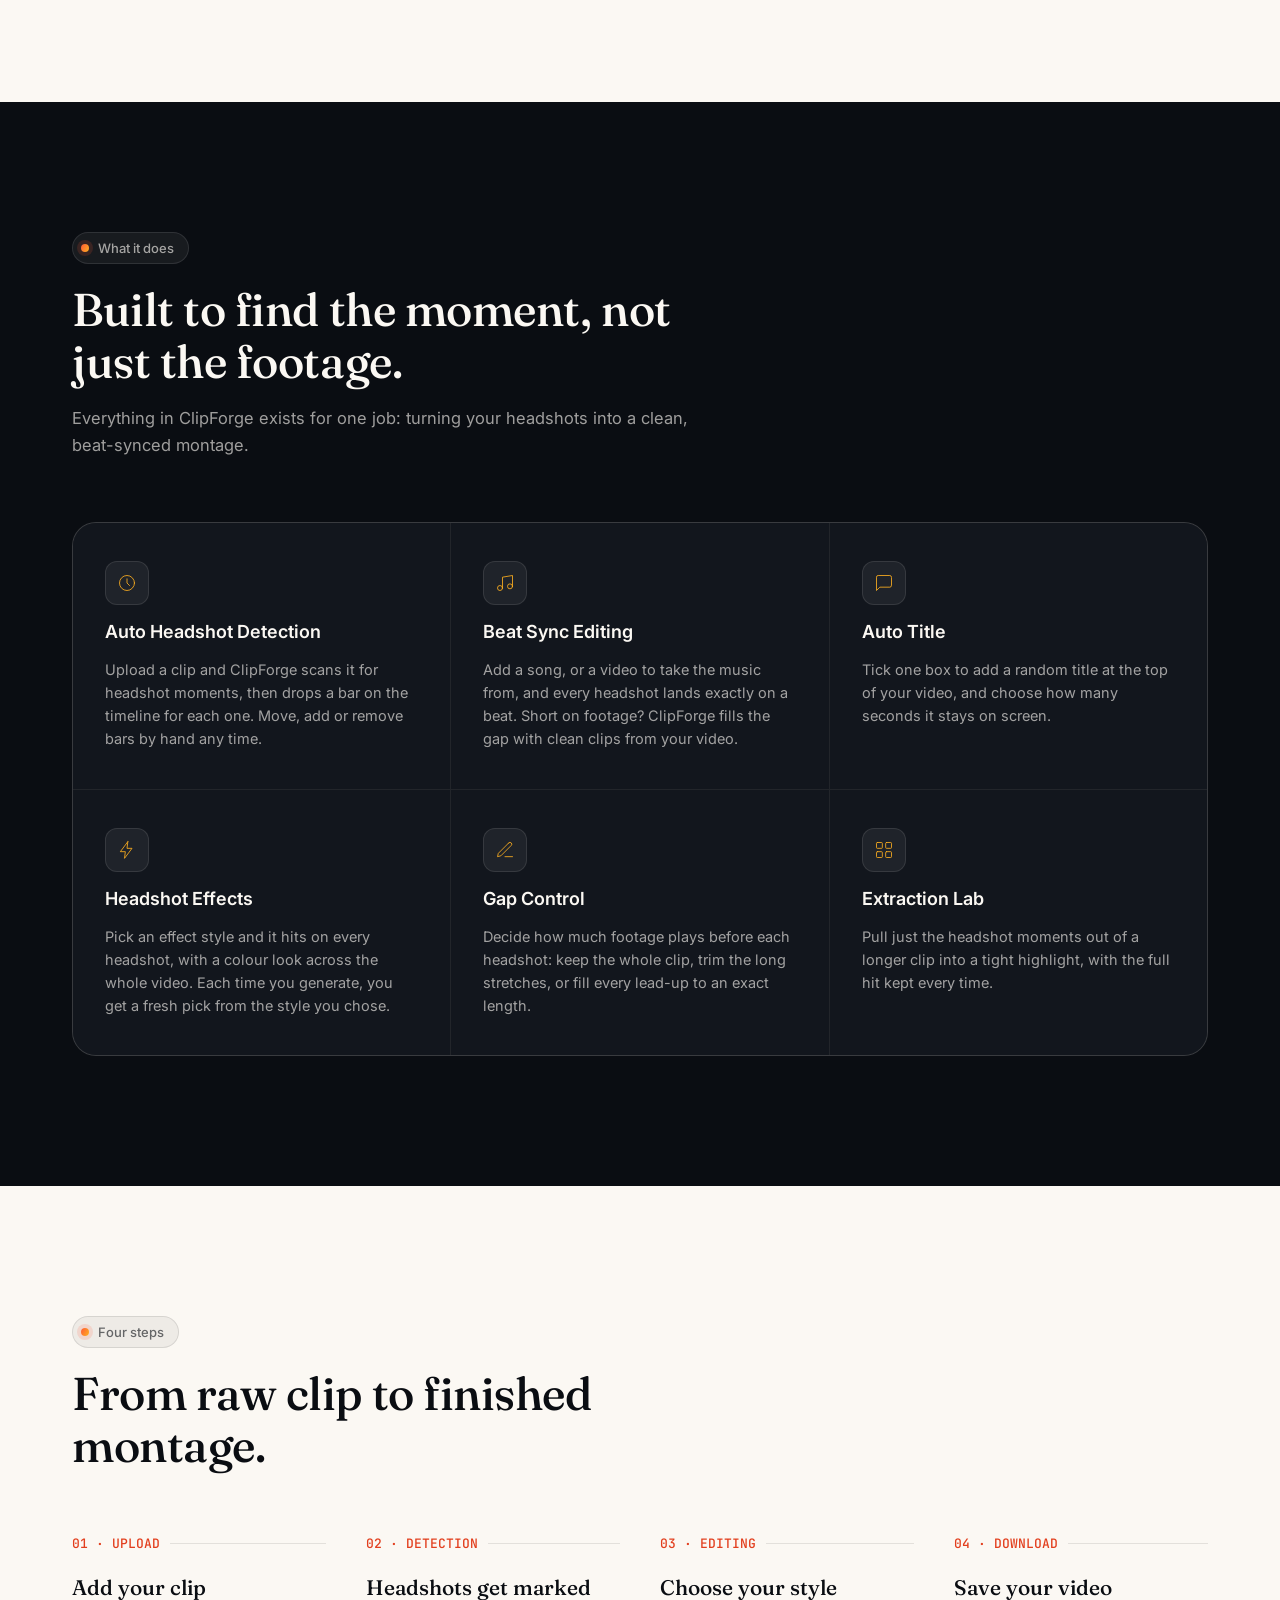
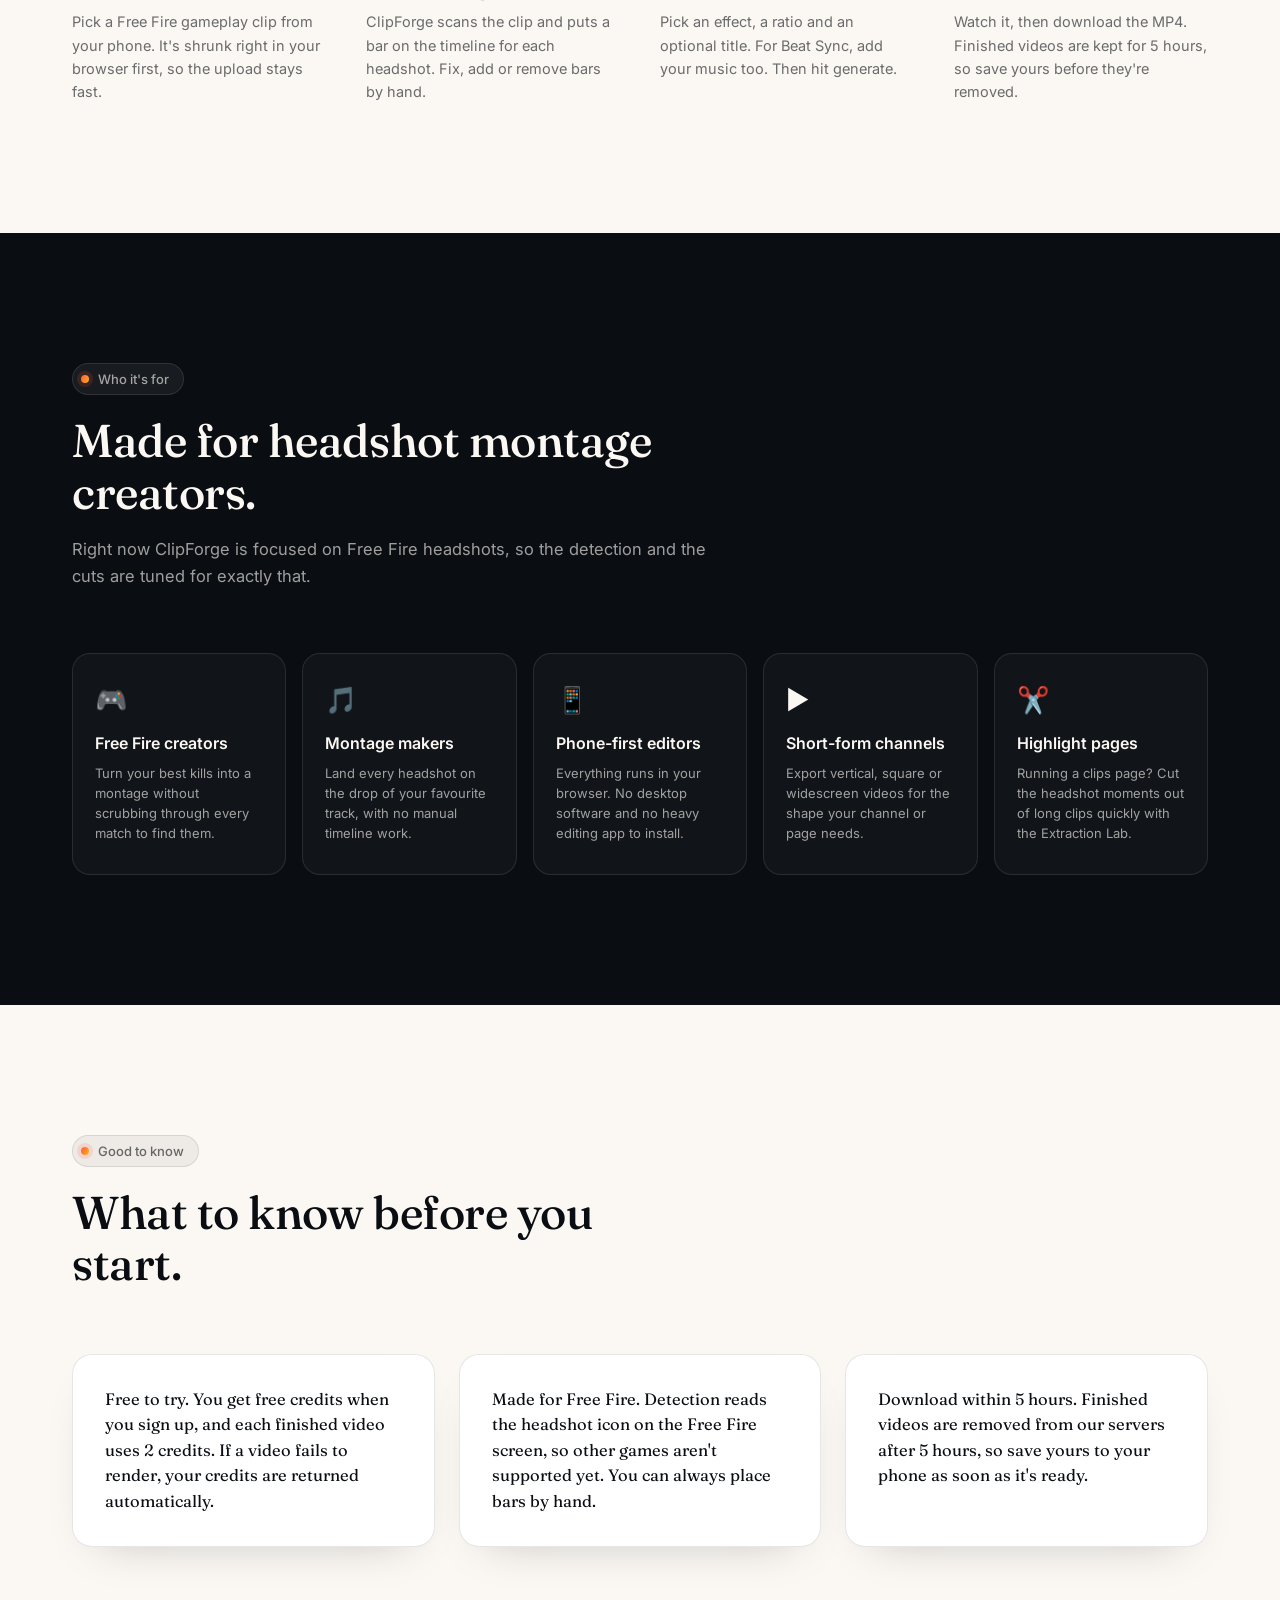
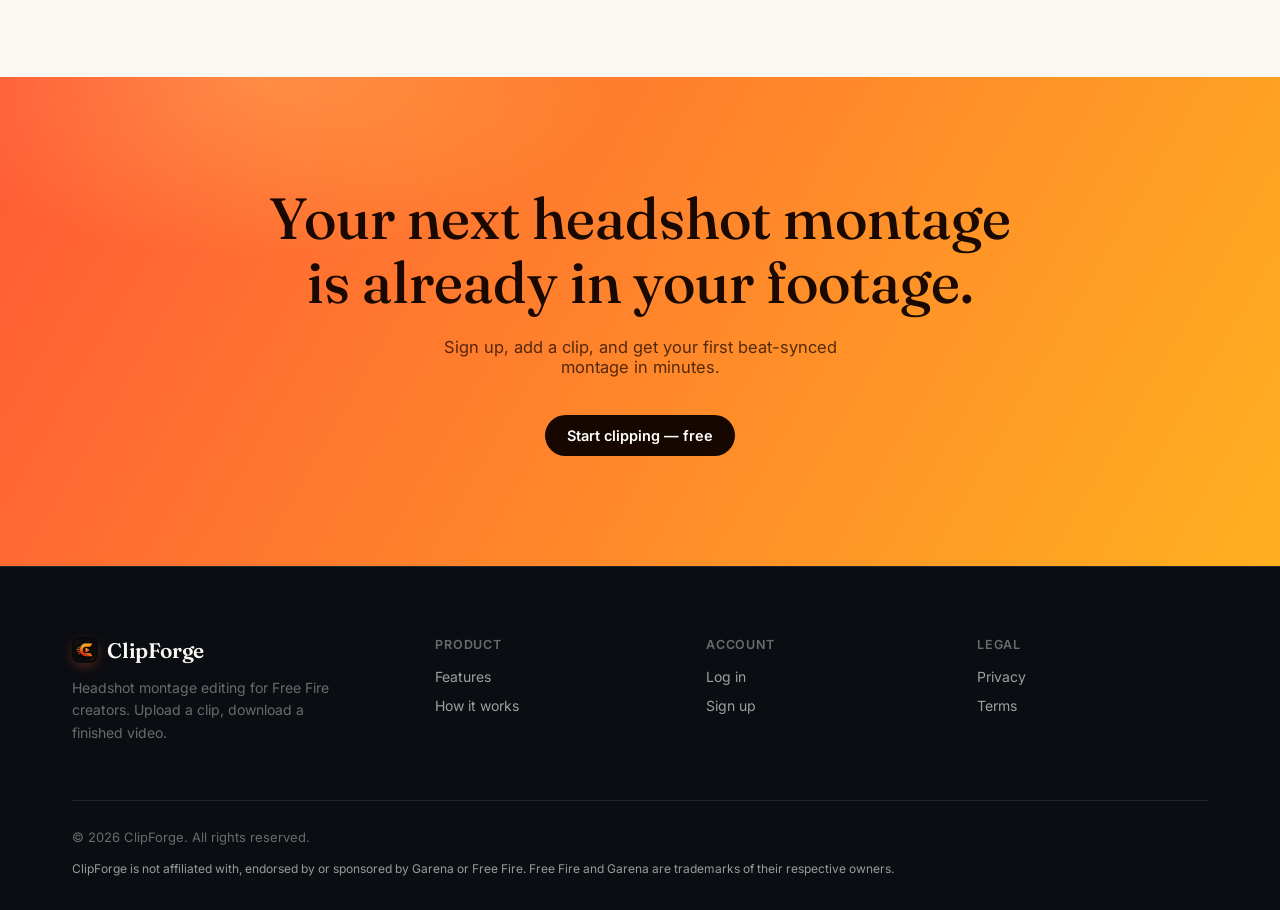
==== commit 26da1b45: "landing page images + max worker + -0.5s for detector" ====
--- a/clippy/jahvi-web/index.html
+++ b/clippy/jahvi-web/index.html
@@ -3,13 +3,13 @@
 <head>
 <meta charset="UTF-8">
 <meta name="viewport" content="width=device-width, initial-scale=1.0">
-<title>ClipForge — Turn raw footage into viral moments with AI</title>
-<meta name="description" content="ClipForge uses AI to find your best moments, cut clips, sync them to music, add captions, and export them ready for TikTok, Shorts and Reels — automatically.">
+<title>ClipForge — Turn Free Fire headshots into beat-synced montages</title>
+<meta name="description" content="ClipForge finds the headshots in your Free Fire clips, cuts around them, syncs every hit to the beat of your music, adds effects and an optional title, and exports in vertical, square or widescreen.">
 <link rel="preconnect" href="https://fonts.googleapis.com">
 <link rel="preconnect" href="https://fonts.gstatic.com" crossorigin>
 <link href="https://fonts.googleapis.com/css2?family=Fraunces:opsz,wght@9..144,300;9..144,400;9..144,500;9..144,600;9..144,700&family=Inter:wght@400;500;600;700;800&family=JetBrains+Mono:wght@400;500&display=swap" rel="stylesheet">
 <link rel="stylesheet" href="styles.css">
-<link rel="icon" type="image/png" href="icon/clipForge.png">
+<link rel="icon" type="image/png" href="clipForge.png">
 </head>
 <body>
 
@@ -36,54 +36,53 @@
   <section class="hero">
     <div class="hero-grid" aria-hidden="true"></div>
     <div class="wrap hero-inner">
-      <span class="eyebrow"><span class="dot"></span>AI just found 6 viral moments in your last upload</span>
-      <h1 class="display">Turn raw footage into <em>viral moments</em>.</h1>
-      <p class="lead">ClipForge watches your long-form video, finds the moments worth sharing, cuts them, syncs the beat, burns in captions, and exports them ready for TikTok, Shorts and Reels — while you do literally anything else.</p>
+      <span class="eyebrow"><span class="dot"></span>Headshots found, cut and synced to the beat</span>
+      <h1 class="display">Turn Free Fire headshots into <em>beat-synced montages</em>.</h1>
+      <p class="lead">ClipForge scans your Free Fire clip for headshots, cuts around every one, lands each hit on the beat of your music, adds effects and an optional title, and exports it vertical, square or widescreen — straight from your phone.</p>
       <div class="hero-actions">
         <a href="signup.html" class="btn btn-primary">Start clipping — free</a>
-        <a href="#how" class="btn btn-ghost">See it in action ↓</a>
+        <a href="#how" class="btn btn-ghost">See how it works ↓</a>
       </div>
       <div class="hero-trust">
-        <div class="avatar-stack"><span></span><span></span><span></span><span></span></div>
-        <p>Trusted by <strong>40,000+ creators</strong> — gamers, streamers, podcasters and editors</p>
-      </div>
-
-      <!-- Signature visual: timeline -> AI detection -> fanned vertical clips -->
+        <p>Made for <strong>Free Fire creators</strong> who edit montages on their phones</p>
+      </div>
+
+      <!-- Signature visual: timeline -> headshot detection -> fanned vertical clips -->
       <div class="hero-visual reveal">
         <div class="device">
           <div class="device-bar">
             <span class="d"></span><span class="d"></span><span class="d"></span>
-            <span class="device-url mono">clipforge.ai/analyze</span>
-            <span class="device-status"><span class="pulse"></span>AI analyzing</span>
+            <span class="device-url mono">Headshot detection</span>
+            <span class="device-status"><span class="pulse"></span>Scanning clip</span>
           </div>
 
           <div class="timeline-block">
             <div class="timeline-meta">
-              <span class="mono">raw_stream_ep42.mp4</span>
-              <span class="mono dim">01:58:14</span>
+              <span class="mono">free_fire_clip.mp4</span>
+              <span class="mono dim">00:48</span>
             </div>
             <div class="waveform" id="waveform"></div>
             <div class="ai-markers">
-              <span class="marker" style="left:14%"><i></i>Hype</span>
-              <span class="marker" style="left:39%"><i></i>Clutch</span>
-              <span class="marker" style="left:63%"><i></i>Funny</span>
-              <span class="marker" style="left:85%"><i></i>Reaction</span>
+              <span class="marker" style="left:14%"><i></i>Headshot</span>
+              <span class="marker" style="left:39%"><i></i>Headshot</span>
+              <span class="marker" style="left:63%"><i></i>Headshot</span>
+              <span class="marker" style="left:85%"><i></i>Headshot</span>
             </div>
             <div class="scrub-line"></div>
           </div>
 
           <div class="clip-fan">
             <div class="clip-card c1">
-              <div class="clip-preview"><span class="cap">"wait... did that just—"</span></div>
-              <div class="clip-tag"><span class="badge tt">TikTok</span><span class="mono">0:17</span></div>
+              <div class="clip-preview"><span class="cap">headshot</span></div>
+              <div class="clip-tag"><span class="badge tt">9:16</span><span class="mono">0:17</span></div>
             </div>
             <div class="clip-card c2">
-              <div class="clip-preview"><span class="cap">clutch 1v4 no scope</span></div>
-              <div class="clip-tag"><span class="badge yt">Shorts</span><span class="mono">0:24</span></div>
+              <div class="clip-preview"><span class="cap">on the beat</span></div>
+              <div class="clip-tag"><span class="badge yt">1:1</span><span class="mono">0:24</span></div>
             </div>
             <div class="clip-card c3">
-              <div class="clip-preview"><span class="cap">chat lost it 💀</span></div>
-              <div class="clip-tag"><span class="badge ig">Reels</span><span class="mono">0:12</span></div>
+              <div class="clip-preview"><span class="cap">effect on</span></div>
+              <div class="clip-tag"><span class="badge ig">16:9</span><span class="mono">0:12</span></div>
             </div>
           </div>
         </div>
@@ -95,16 +94,15 @@
   <section class="proof">
     <div class="wrap proof-inner">
       <div class="chip-row">
-        <span class="chip">Gamers</span>
-        <span class="chip">Streamers</span>
-        <span class="chip">Podcasters</span>
-        <span class="chip">YouTubers</span>
-        <span class="chip">Social media creators</span>
+        <span class="chip">Free Fire creators</span>
+        <span class="chip">Montage makers</span>
+        <span class="chip">Short-form editors</span>
+        <span class="chip">Phone-first editors</span>
       </div>
       <div class="stat-row">
-        <div class="stat"><b data-count="1800000" class="mono">0</b><span>clips generated</span></div>
-        <div class="stat"><b data-count="90" data-suffix="s" class="mono">0</b><span>avg. render time</span></div>
-        <div class="stat"><b data-count="40000" data-suffix="+" class="mono">0</b><span>active creators</span></div>
+        <div class="stat"><b data-count="3" class="mono">0</b><span>export ratios</span></div>
+        <div class="stat"><b data-count="3" class="mono">0</b><span>editing tools in one place</span></div>
+        <div class="stat"><b data-count="5" data-suffix="h" class="mono">0</b><span>to download each finished video</span></div>
       </div>
     </div>
   </section>
@@ -113,13 +111,13 @@
   <section class="games section-pad">
     <div class="wrap">
       <div class="section-head reveal">
-        <span class="eyebrow"><span class="dot"></span>Trained on what actually clips</span>
+        <span class="eyebrow"><span class="dot"></span>Made for headshot montages</span>
         <h2 class="display">Built around your Free Fire clips.</h2>
         <p>ClipForge turns Free Fire headshots into sharp, share-ready edits with automatic detection, beat syncing, and flexible export ratios.</p>
       </div>
       <div class="game-grid reveal-stagger">
         <div class="game-card reveal" style="--i:0">
-          <img src="ff.jpg" alt="Free Fire gameplay clip">
+          <img src="step-detect.jpg" alt="Timeline with headshot bars detected automatically">
           <div class="game-overlay">
             <span class="game-tag">Headshot Detection</span>
             <h3>Find the Moment</h3>
@@ -127,7 +125,7 @@
           </div>
         </div>
         <div class="game-card reveal" style="--i:1">
-          <img src="ff.jpg" alt="Free Fire montage clip">
+          <img src="step-effects.jpg" alt="Clips joined into a montage with an effect chosen">
           <div class="game-overlay">
             <span class="game-tag">Montage Builder</span>
             <h3>Build the Highlight</h3>
@@ -135,7 +133,7 @@
           </div>
         </div>
         <div class="game-card reveal" style="--i:2">
-          <img src="ff.jpg" alt="Free Fire beat sync clip">
+          <img src="step-beatsync.jpg" alt="Clips cut to the beats of a song">
           <div class="game-overlay">
             <span class="game-tag">Beat Sync</span>
             <h3>Cut to the Drop</h3>
@@ -150,13 +148,13 @@
   <section class="problem section-pad" id="product">
     <div class="wrap problem-inner">
       <div class="reveal">
-        <p class="old">Editing used to mean hours in Premiere, scrubbing for the one clip that might actually pop off.</p>
-        <p class="new">Now AI finds it for you — in the time it takes to <em>make coffee</em>.</p>
+        <p class="old">Editing a headshot montage by hand means scrubbing for every kill, cutting each one, and lining it up with the beat.</p>
+        <p class="new">Now ClipForge finds each headshot, cuts around it and lands it on the beat — in minutes, not hours, in the time it takes to <em>make coffee</em>.</p>
       </div>
       <div class="problem-stats reveal">
-        <div class="p-stat"><b>6+ hrs</b><span>Average time creators used to spend manually clipping a single long-form stream or podcast episode.</span></div>
-        <div class="p-stat"><b>3 tools</b><span>Editors, caption apps, and beat-matching software — previously separate, now handled in one AI pass.</span></div>
-        <div class="p-stat"><b>0 editing</b><span>ClipForge exports vertical, captioned, beat-synced clips with zero manual timeline work.</span></div>
+        <div class="p-stat"><b>1 tool</b><span>Detection, cutting, effects, titles and beat sync in one place, so you don't jump between apps.</span></div>
+        <div class="p-stat"><b>0.7s</b><span>Always kept after every headshot, so the full hit is shown and never cut in half.</span></div>
+        <div class="p-stat"><b>3 ratios</b><span>Export vertical, square or widescreen, ready to post wherever you share your clips.</span></div>
       </div>
     </div>
   </section>
@@ -165,40 +163,40 @@
   <section class="features section-pad">
     <div class="wrap">
       <div class="section-head reveal">
-        <span class="eyebrow"><span class="dot"></span>The engine behind the clips</span>
+        <span class="eyebrow"><span class="dot"></span>What it does</span>
         <h2 class="display">Built to find the moment, not just the footage.</h2>
-        <p>Every feature in ClipForge exists to answer one question: what's the part of this video someone would actually stop scrolling for?</p>
+        <p>Everything in ClipForge exists for one job: turning your headshots into a clean, beat-synced montage.</p>
       </div>
       <div class="feat-grid reveal-stagger">
         <div class="feat-card reveal" style="--i:0">
           <span class="feat-icon"><svg viewBox="0 0 24 24" fill="none" stroke-linecap="round" stroke-linejoin="round"><circle cx="12" cy="12" r="9"/><path d="M12 7v5l3 3"/></svg></span>
-          <h3>AI Clip Detection</h3>
-          <p>ClipForge scans full-length footage and flags the segments most likely to hook a viewer — hype plays, punchlines, reactions, plot twists.</p>
+          <h3>Auto Headshot Detection</h3>
+          <p>Upload a clip and ClipForge scans it for headshot moments, then drops a bar on the timeline for each one. Move, add or remove bars by hand any time.</p>
         </div>
         <div class="feat-card reveal" style="--i:1">
           <span class="feat-icon"><svg viewBox="0 0 24 24" fill="none" stroke-linecap="round" stroke-linejoin="round"><path d="M9 18V5l12-2v13M9 18a3 3 0 11-6 0 3 3 0 016 0zM21 16a3 3 0 11-6 0 3 3 0 016 0z"/></svg></span>
           <h3>Beat Sync Editing</h3>
-          <p>Cuts, zooms and transitions land exactly on the beat. Drop in a track and ClipForge re-times the edit to match it automatically.</p>
+          <p>Add a song, or a video to take the music from, and every headshot lands exactly on a beat. Short on footage? ClipForge fills the gap with clean clips from your video.</p>
         </div>
         <div class="feat-card reveal" style="--i:2">
           <span class="feat-icon"><svg viewBox="0 0 24 24" fill="none" stroke-linecap="round" stroke-linejoin="round"><path d="M21 15a2 2 0 01-2 2H7l-4 4V5a2 2 0 012-2h14a2 2 0 012 2z"/></svg></span>
-          <h3>Auto Captions</h3>
-          <p>Bold, on-beat, platform-native captions generated and styled automatically — no dragging keyframes, no typos to fix.</p>
+          <h3>Auto Title</h3>
+          <p>Tick one box to add a random title at the top of your video, and choose how many seconds it stays on screen.</p>
         </div>
         <div class="feat-card reveal" style="--i:3">
           <span class="feat-icon"><svg viewBox="0 0 24 24" fill="none" stroke-linecap="round" stroke-linejoin="round"><path d="M13 2 4 14h6l-1 8 9-12h-6l1-8z"/></svg></span>
-          <h3>Viral Moment Finder</h3>
-          <p>Every clip gets scored on pacing, energy and hook strength, so you post the version most likely to actually take off.</p>
+          <h3>Headshot Effects</h3>
+          <p>Pick an effect style and it hits on every headshot, with a colour look across the whole video. Each time you generate, you get a fresh pick from the style you chose.</p>
         </div>
         <div class="feat-card reveal" style="--i:4">
           <span class="feat-icon"><svg viewBox="0 0 24 24" fill="none" stroke-linecap="round" stroke-linejoin="round"><path d="M12 20h9M16.5 3.5a2.1 2.1 0 013 3L7 19l-4 1 1-4 12.5-12.5z"/></svg></span>
-          <h3>AI Prompt Editing</h3>
-          <p>Type what you want changed — "make it punchier," "add zoom on the reaction" — and ClipForge re-edits the clip on the spot.</p>
+          <h3>Gap Control</h3>
+          <p>Decide how much footage plays before each headshot: keep the whole clip, trim the long stretches, or fill every lead-up to an exact length.</p>
         </div>
         <div class="feat-card reveal" style="--i:5">
           <span class="feat-icon"><svg viewBox="0 0 24 24" fill="none" stroke-linecap="round" stroke-linejoin="round"><rect x="3" y="3" width="7" height="7" rx="1"/><rect x="14" y="3" width="7" height="7" rx="1"/><rect x="3" y="14" width="7" height="7" rx="1"/><rect x="14" y="14" width="7" height="7" rx="1"/></svg></span>
-          <h3>Creator Templates</h3>
-          <p>Caption styles, transitions and layouts modeled on what's actually performing right now across gaming, podcast and IRL content.</p>
+          <h3>Extraction Lab</h3>
+          <p>Pull just the headshot moments out of a longer clip into a tight highlight, with the full hit kept every time.</p>
         </div>
       </div>
     </div>
@@ -208,29 +206,29 @@
   <section class="how section-pad" id="how">
     <div class="wrap">
       <div class="section-head dark-on-light reveal">
-        <span class="eyebrow" style="background:rgba(10,13,18,0.05); border-color:var(--line-dark); color:var(--ink-text-dim);"><span class="dot"></span>Four steps, zero timeline</span>
-        <h2 class="display">From raw upload to ready-to-post.</h2>
+        <span class="eyebrow" style="background:rgba(10,13,18,0.05); border-color:var(--line-dark); color:var(--ink-text-dim);"><span class="dot"></span>Four steps</span>
+        <h2 class="display">From raw clip to finished montage.</h2>
       </div>
       <div class="how-steps">
         <div class="how-step reveal" style="--i:0">
           <div class="how-num">01 · UPLOAD</div>
-          <h3>Drop in your footage</h3>
-          <p>A stream VOD, podcast recording, or long-form video — any length, any source. ClipForge ingests it in the background.</p>
+          <h3>Add your clip</h3>
+          <p>Pick a Free Fire gameplay clip from your phone. It's shrunk right in your browser first, so the upload stays fast.</p>
         </div>
         <div class="how-step reveal" style="--i:1">
-          <div class="how-num">02 · AI ANALYSIS</div>
-          <h3>AI finds the moments</h3>
-          <p>Speech, energy, laughter, action and pacing are analyzed frame by frame to surface the segments worth cutting.</p>
+          <div class="how-num">02 · DETECTION</div>
+          <h3>Headshots get marked</h3>
+          <p>ClipForge scans the clip and puts a bar on the timeline for each headshot. Fix, add or remove bars by hand.</p>
         </div>
         <div class="how-step reveal" style="--i:2">
           <div class="how-num">03 · EDITING</div>
-          <h3>Auto-edit, or fine-tune</h3>
-          <p>Clips arrive cut, captioned and beat-synced. Nudge anything with a prompt, or let it ship as-is.</p>
+          <h3>Choose your style</h3>
+          <p>Pick an effect, a ratio and an optional title. For Beat Sync, add your music too. Then hit generate.</p>
         </div>
         <div class="how-step reveal" style="--i:3">
-          <div class="how-num">04 · EXPORT</div>
-          <h3>Export, everywhere</h3>
-          <p>Vertical, square or widescreen — sized and formatted for TikTok, Shorts and Reels in one click.</p>
+          <div class="how-num">04 · DOWNLOAD</div>
+          <h3>Save your video</h3>
+          <p>Watch it, then download the MP4. Finished videos are kept for 5 hours, so save yours before they're removed.</p>
         </div>
       </div>
     </div>
@@ -240,68 +238,56 @@
   <section class="usecases section-pad" id="creators">
     <div class="wrap">
       <div class="section-head reveal">
-        <span class="eyebrow"><span class="dot"></span>Built for how you actually create</span>
-        <h2 class="display">One engine. Every kind of creator.</h2>
-        <p>ClipForge adapts its moment-finding to what makes your content work — because a viral gaming clip and a viral podcast clip aren't found the same way.</p>
+        <span class="eyebrow"><span class="dot"></span>Who it's for</span>
+        <h2 class="display">Made for headshot montage creators.</h2>
+        <p>Right now ClipForge is focused on Free Fire headshots, so the detection and the cuts are tuned for exactly that.</p>
       </div>
       <div class="uc-grid">
         <div class="uc-card reveal" style="--i:0">
           <span class="uc-icon">🎮</span>
-          <h3>Gamers</h3>
-          <p>Clutch plays, insane clips and rage moments get pulled from hours of VODs automatically — no more scrubbing for the highlight.</p>
+          <h3>Free Fire creators</h3>
+          <p>Turn your best kills into a montage without scrubbing through every match to find them.</p>
         </div>
         <div class="uc-card reveal" style="--i:1">
-          <span class="uc-icon">🔴</span>
-          <h3>Streamers</h3>
-          <p>Turn every stream into a week of short-form content. ClipForge finds the reactions and chat-breaking moments while you sleep.</p>
+          <span class="uc-icon">🎵</span>
+          <h3>Montage makers</h3>
+          <p>Land every headshot on the drop of your favourite track, with no manual timeline work.</p>
         </div>
         <div class="uc-card reveal" style="--i:2">
-          <span class="uc-icon">🎙️</span>
-          <h3>Podcasters</h3>
-          <p>The best 30-second take, pulled from a 90-minute conversation — captioned, punchy, and ready to post before the episode's even out.</p>
+          <span class="uc-icon">📱</span>
+          <h3>Phone-first editors</h3>
+          <p>Everything runs in your browser. No desktop software and no heavy editing app to install.</p>
         </div>
         <div class="uc-card reveal" style="--i:3">
           <span class="uc-icon">▶️</span>
-          <h3>YouTubers</h3>
-          <p>Repurpose long-form into Shorts without touching a timeline. Grow a second channel from content you've already made.</p>
+          <h3>Short-form channels</h3>
+          <p>Export vertical, square or widescreen videos for the shape your channel or page needs.</p>
         </div>
         <div class="uc-card reveal" style="--i:4">
-          <span class="uc-icon">📱</span>
-          <h3>Social creators</h3>
-          <p>From IRL streams to talking-head content, ClipForge finds the hook in the first three seconds — the part that stops the scroll.</p>
-        </div>
-      </div>
-    </div>
-  </section>
-
-  <!-- ================= TESTIMONIALS ================= -->
+          <span class="uc-icon">✂️</span>
+          <h3>Highlight pages</h3>
+          <p>Running a clips page? Cut the headshot moments out of long clips quickly with the Extraction Lab.</p>
+        </div>
+      </div>
+    </div>
+  </section>
+
+  <!-- ================= GOOD TO KNOW ================= -->
   <section class="testi section-pad" id="testimonials">
     <div class="wrap">
       <div class="section-head dark-on-light reveal">
-        <span class="eyebrow" style="background:rgba(10,13,18,0.05); border-color:var(--line-dark); color:var(--ink-text-dim);"><span class="dot"></span>Creators, not case studies</span>
-        <h2 class="display">Ask anyone who's stopped editing manually.</h2>
+        <span class="eyebrow" style="background:rgba(10,13,18,0.05); border-color:var(--line-dark); color:var(--ink-text-dim);"><span class="dot"></span>Good to know</span>
+        <h2 class="display">What to know before you start.</h2>
       </div>
       <div class="testi-grid">
         <div class="t-card reveal" style="--i:0">
-          <p class="quote">"I used to spend my entire Monday clipping Sunday's stream. Now ClipForge has 15 clips ready before I've finished my coffee — and they're better cuts than I was making by hand."</p>
-          <div class="t-who">
-            <span class="av" style="background:linear-gradient(135deg,#FF5A36,#FFB020);"></span>
-            <div><b>Kayo</b><span>Twitch streamer, FPS</span></div>
-          </div>
+          <p class="quote">Free to try. You get free credits when you sign up, and each finished video uses 2 credits. If a video fails to render, your credits are returned automatically.</p>
         </div>
         <div class="t-card reveal" style="--i:1">
-          <p class="quote">"The beat sync alone replaced an editor for me. Every clip lands on the drop without me touching a timeline."</p>
-          <div class="t-who">
-            <span class="av" style="background:linear-gradient(135deg,#6E56FF,#FF5A36);"></span>
-            <div><b>Maren D.</b><span>Podcast host</span></div>
-          </div>
+          <p class="quote">Made for Free Fire. Detection reads the headshot icon on the Free Fire screen, so other games aren't supported yet. You can always place bars by hand.</p>
         </div>
         <div class="t-card reveal" style="--i:2">
-          <p class="quote">"I repurposed two years of long-form into a Shorts channel that now outgrows the main one. It found moments I'd forgotten were even good."</p>
-          <div class="t-who">
-            <span class="av" style="background:linear-gradient(135deg,#17C964,#6E56FF);"></span>
-            <div><b>Jordan P.</b><span>YouTuber, 480K subs</span></div>
-          </div>
+          <p class="quote">Download within 5 hours. Finished videos are removed from our servers after 5 hours, so save yours to your phone as soon as it's ready.</p>
         </div>
       </div>
     </div>
@@ -310,8 +296,8 @@
   <!-- ================= FINAL CTA ================= -->
   <section class="final-cta">
     <div class="wrap">
-      <h2 class="reveal">Your next viral clip is already in your footage.</h2>
-      <p class="reveal">Join 40,000+ creators who stopped scrubbing timelines and started letting AI find the moment.</p>
+      <h2 class="reveal">Your next headshot montage is already in your footage.</h2>
+      <p class="reveal">Sign up, add a clip, and get your first beat-synced montage in minutes.</p>
       <div class="hero-actions reveal">
         <a href="signup.html" class="btn btn-dark">Start clipping — free</a>
       </div>
@@ -324,10 +310,10 @@
     <div class="foot-top">
       <div class="foot-brand">
         <a href="#" class="logo">
-          <span class="mark"><svg viewBox="0 0 24 24" fill="none"><path d="M13 2 4 14h6l-1 8 9-12h-6l1-8z" fill="#160800"/></svg></span>
+          <img src="clipForge.png" alt="ClipForge" class="mark-img">
           ClipForge
         </a>
-        <p>AI video editing for creators who'd rather be creating. Upload once, export everywhere.</p>
+        <p>Headshot montage editing for Free Fire creators. Upload a clip, download a finished video.</p>
       </div>
       <div class="foot-col">
         <h4>Product</h4>
@@ -335,10 +321,9 @@
         <a href="#how">How it works</a>
       </div>
       <div class="foot-col">
-        <h4>Company</h4>
-        <a href="#">About</a>
-        <a href="#">Careers</a>
-        <a href="#">Contact</a>
+        <h4>Account</h4>
+        <a href="login.html">Log in</a>
+        <a href="signup.html">Sign up</a>
       </div>
       <div class="foot-col">
         <h4>Legal</h4>
@@ -348,12 +333,8 @@
     </div>
     <div class="foot-bottom">
       <span>© 2026 ClipForge. All rights reserved.</span>
-      <div class="foot-social">
-        <a href="#" aria-label="TikTok"><svg viewBox="0 0 24 24" fill="none" stroke="currentColor" stroke-width="1.8"><path d="M16 3v10.5a3.5 3.5 0 11-3-3.46V7a7 7 0 007 7"/></svg></a>
-        <a href="#" aria-label="YouTube"><svg viewBox="0 0 24 24" fill="none" stroke="currentColor" stroke-width="1.8"><rect x="2" y="5" width="20" height="14" rx="4"/><path d="M10 9l5 3-5 3z" fill="currentColor" stroke="none"/></svg></a>
-        <a href="#" aria-label="Instagram"><svg viewBox="0 0 24 24" fill="none" stroke="currentColor" stroke-width="1.8"><rect x="3" y="3" width="18" height="18" rx="5"/><circle cx="12" cy="12" r="4"/><circle cx="17.5" cy="6.5" r="1"/></svg></a>
-      </div>
-    </div>
+    </div>
+    <p style="margin-top:16px; font-size:12px; opacity:.6;">ClipForge is not affiliated with, endorsed by or sponsored by Garena or Free Fire. Free Fire and Garena are trademarks of their respective owners.</p>
   </div>
 </footer>
 
